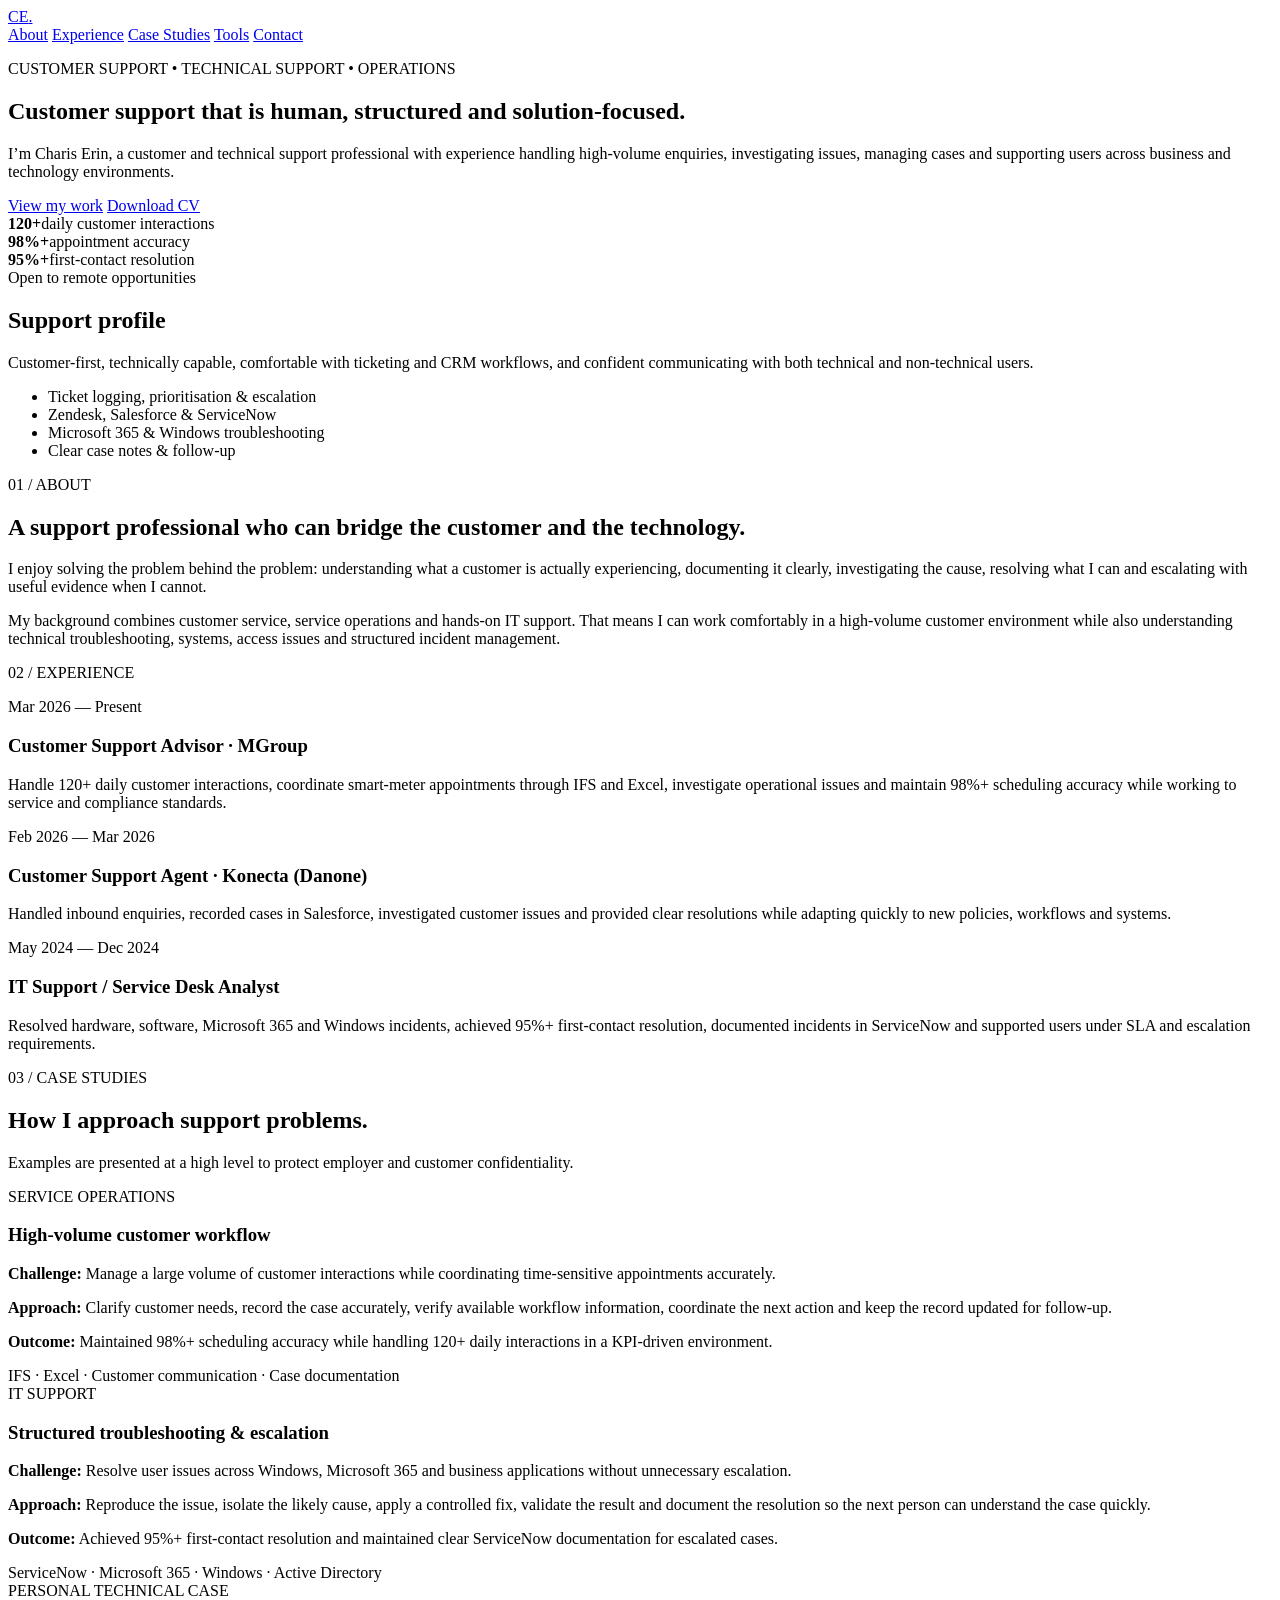
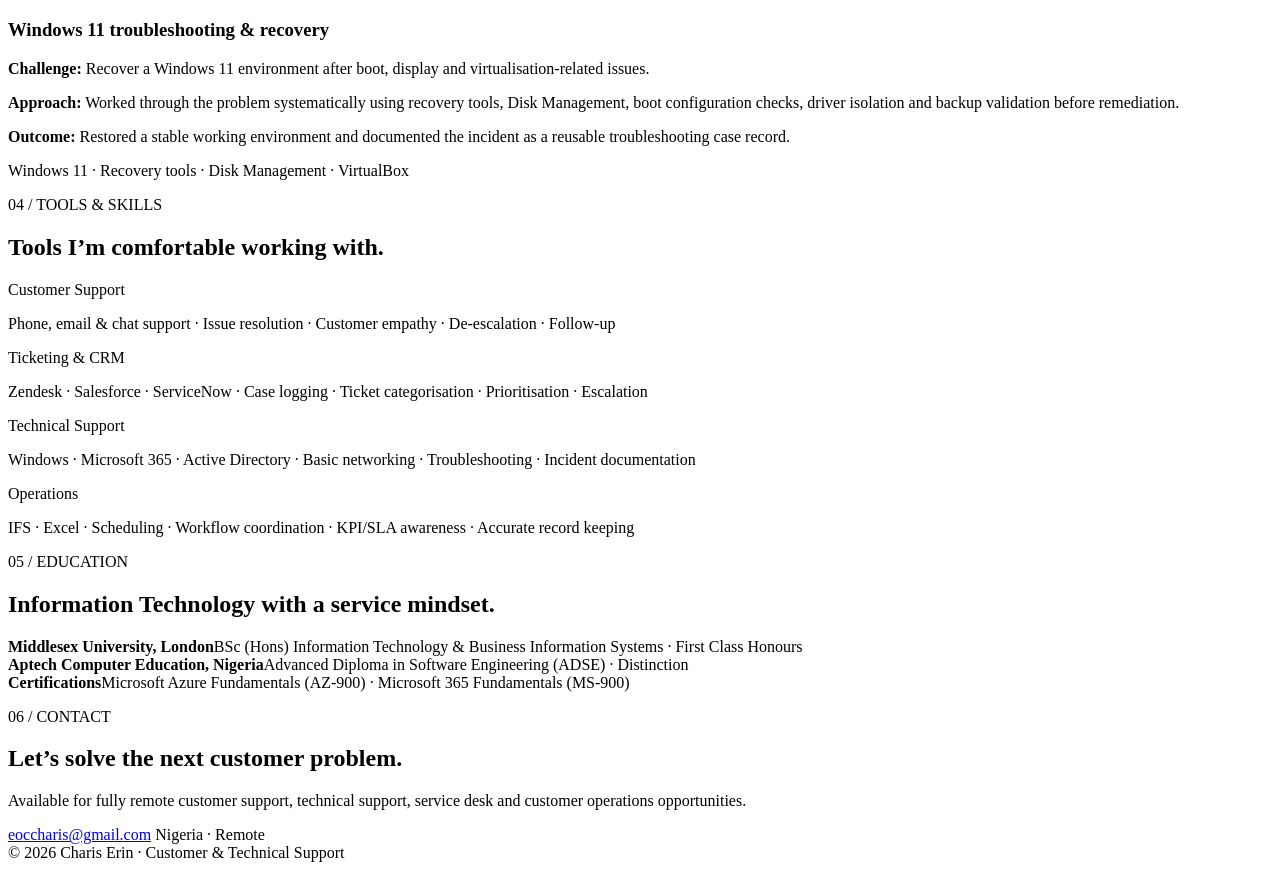
==== index.html @ c505d6cf "Create index.html" ====
<!doctype html>
<html lang="en">
<head>
  <meta charset="utf-8" />
  <meta name="viewport" content="width=device-width, initial-scale=1" />
  <meta name="description" content="Charis Erin — Customer Support, Technical Support and Operations portfolio." />
  <title>Charis Erin | Customer & Technical Support</title>
  <link rel="stylesheet" href="styles.css" />
</head>
<body>
  <header class="site-header">
    <div class="container nav-wrap">
      <a class="brand" href="#top">CE<span>.</span></a>
      <nav aria-label="Primary navigation">
        <a href="#about">About</a>
        <a href="#experience">Experience</a>
        <a href="#cases">Case Studies</a>
        <a href="#tools">Tools</a>
        <a href="#contact">Contact</a>
      </nav>
    </div>
  </header>

  <main id="top">
    <section class="hero">
      <div class="container hero-grid">
        <div>
          <p class="eyebrow">CUSTOMER SUPPORT • TECHNICAL SUPPORT • OPERATIONS</p>
          <h1>Customer support that is <span>human, structured and solution-focused.</span></h1>
          <p class="lead">I’m Charis Erin, a customer and technical support professional with experience handling high-volume enquiries, investigating issues, managing cases and supporting users across business and technology environments.</p>
          <div class="hero-actions">
            <a class="button primary" href="#cases">View my work</a>
            <a class="button secondary" href="Charis_Erin_CV.docx" download>Download CV</a>
          </div>
          <div class="mini-stats" aria-label="Highlights">
            <div><strong>120+</strong><span>daily customer interactions</span></div>
            <div><strong>98%+</strong><span>appointment accuracy</span></div>
            <div><strong>95%+</strong><span>first-contact resolution</span></div>
          </div>
        </div>
        <aside class="hero-card">
          <div class="status"><span class="dot"></span> Open to remote opportunities</div>
          <h2>Support profile</h2>
          <p>Customer-first, technically capable, comfortable with ticketing and CRM workflows, and confident communicating with both technical and non-technical users.</p>
          <ul>
            <li>Ticket logging, prioritisation & escalation</li>
            <li>Zendesk, Salesforce & ServiceNow</li>
            <li>Microsoft 365 & Windows troubleshooting</li>
            <li>Clear case notes & follow-up</li>
          </ul>
        </aside>
      </div>
    </section>

    <section id="about" class="section">
      <div class="container two-col">
        <div>
          <p class="section-label">01 / ABOUT</p>
          <h2>A support professional who can bridge the customer and the technology.</h2>
        </div>
        <div class="copy">
          <p>I enjoy solving the problem behind the problem: understanding what a customer is actually experiencing, documenting it clearly, investigating the cause, resolving what I can and escalating with useful evidence when I cannot.</p>
          <p>My background combines customer service, service operations and hands-on IT support. That means I can work comfortably in a high-volume customer environment while also understanding technical troubleshooting, systems, access issues and structured incident management.</p>
        </div>
      </div>
    </section>

    <section id="experience" class="section muted">
      <div class="container">
        <p class="section-label">02 / EXPERIENCE</p>
        <div class="timeline">
          <article class="timeline-item">
            <div class="timeline-meta">Mar 2026 — Present</div>
            <div><h3>Customer Support Advisor · MGroup</h3><p>Handle 120+ daily customer interactions, coordinate smart-meter appointments through IFS and Excel, investigate operational issues and maintain 98%+ scheduling accuracy while working to service and compliance standards.</p></div>
          </article>
          <article class="timeline-item">
            <div class="timeline-meta">Feb 2026 — Mar 2026</div>
            <div><h3>Customer Support Agent · Konecta (Danone)</h3><p>Handled inbound enquiries, recorded cases in Salesforce, investigated customer issues and provided clear resolutions while adapting quickly to new policies, workflows and systems.</p></div>
          </article>
          <article class="timeline-item">
            <div class="timeline-meta">May 2024 — Dec 2024</div>
            <div><h3>IT Support / Service Desk Analyst</h3><p>Resolved hardware, software, Microsoft 365 and Windows incidents, achieved 95%+ first-contact resolution, documented incidents in ServiceNow and supported users under SLA and escalation requirements.</p></div>
          </article>
        </div>
      </div>
    </section>

    <section id="cases" class="section">
      <div class="container">
        <div class="section-heading">
          <div><p class="section-label">03 / CASE STUDIES</p><h2>How I approach support problems.</h2></div>
          <p>Examples are presented at a high level to protect employer and customer confidentiality.</p>
        </div>
        <div class="case-grid">
          <article class="case-card">
            <div class="case-tag">SERVICE OPERATIONS</div>
            <h3>High-volume customer workflow</h3>
            <p class="case-problem"><strong>Challenge:</strong> Manage a large volume of customer interactions while coordinating time-sensitive appointments accurately.</p>
            <p><strong>Approach:</strong> Clarify customer needs, record the case accurately, verify available workflow information, coordinate the next action and keep the record updated for follow-up.</p>
            <p><strong>Outcome:</strong> Maintained 98%+ scheduling accuracy while handling 120+ daily interactions in a KPI-driven environment.</p>
            <div class="case-tools">IFS · Excel · Customer communication · Case documentation</div>
          </article>

          <article class="case-card">
            <div class="case-tag">IT SUPPORT</div>
            <h3>Structured troubleshooting & escalation</h3>
            <p class="case-problem"><strong>Challenge:</strong> Resolve user issues across Windows, Microsoft 365 and business applications without unnecessary escalation.</p>
            <p><strong>Approach:</strong> Reproduce the issue, isolate the likely cause, apply a controlled fix, validate the result and document the resolution so the next person can understand the case quickly.</p>
            <p><strong>Outcome:</strong> Achieved 95%+ first-contact resolution and maintained clear ServiceNow documentation for escalated cases.</p>
            <div class="case-tools">ServiceNow · Microsoft 365 · Windows · Active Directory</div>
          </article>

          <article class="case-card">
            <div class="case-tag">PERSONAL TECHNICAL CASE</div>
            <h3>Windows 11 troubleshooting & recovery</h3>
            <p class="case-problem"><strong>Challenge:</strong> Recover a Windows 11 environment after boot, display and virtualisation-related issues.</p>
            <p><strong>Approach:</strong> Worked through the problem systematically using recovery tools, Disk Management, boot configuration checks, driver isolation and backup validation before remediation.</p>
            <p><strong>Outcome:</strong> Restored a stable working environment and documented the incident as a reusable troubleshooting case record.</p>
            <div class="case-tools">Windows 11 · Recovery tools · Disk Management · VirtualBox</div>
          </article>
        </div>
      </div>
    </section>

    <section id="tools" class="section dark">
      <div class="container">
        <p class="section-label">04 / TOOLS & SKILLS</p>
        <h2>Tools I’m comfortable working with.</h2>
        <div class="skills-grid">
          <div><span>Customer Support</span><p>Phone, email & chat support · Issue resolution · Customer empathy · De-escalation · Follow-up</p></div>
          <div><span>Ticketing & CRM</span><p>Zendesk · Salesforce · ServiceNow · Case logging · Ticket categorisation · Prioritisation · Escalation</p></div>
          <div><span>Technical Support</span><p>Windows · Microsoft 365 · Active Directory · Basic networking · Troubleshooting · Incident documentation</p></div>
          <div><span>Operations</span><p>IFS · Excel · Scheduling · Workflow coordination · KPI/SLA awareness · Accurate record keeping</p></div>
        </div>
      </div>
    </section>

    <section class="section">
      <div class="container two-col education">
        <div><p class="section-label">05 / EDUCATION</p><h2>Information Technology with a service mindset.</h2></div>
        <div class="education-list">
          <div><strong>Middlesex University, London</strong><span>BSc (Hons) Information Technology & Business Information Systems · First Class Honours</span></div>
          <div><strong>Aptech Computer Education, Nigeria</strong><span>Advanced Diploma in Software Engineering (ADSE) · Distinction</span></div>
          <div><strong>Certifications</strong><span>Microsoft Azure Fundamentals (AZ-900) · Microsoft 365 Fundamentals (MS-900)</span></div>
        </div>
      </div>
    </section>

    <section id="contact" class="section contact-section">
      <div class="container contact-card">
        <div>
          <p class="section-label">06 / CONTACT</p>
          <h2>Let’s solve the next customer problem.</h2>
          <p>Available for fully remote customer support, technical support, service desk and customer operations opportunities.</p>
        </div>
        <div class="contact-links">
          <a href="mailto:eoccharis@gmail.com">eoccharis@gmail.com</a>
          <span>Nigeria · Remote</span>
        </div>
      </div>
    </section>
  </main>

  <footer class="site-footer"><div class="container">© 2026 Charis Erin · Customer & Technical Support</div></footer>
</body>
</html>
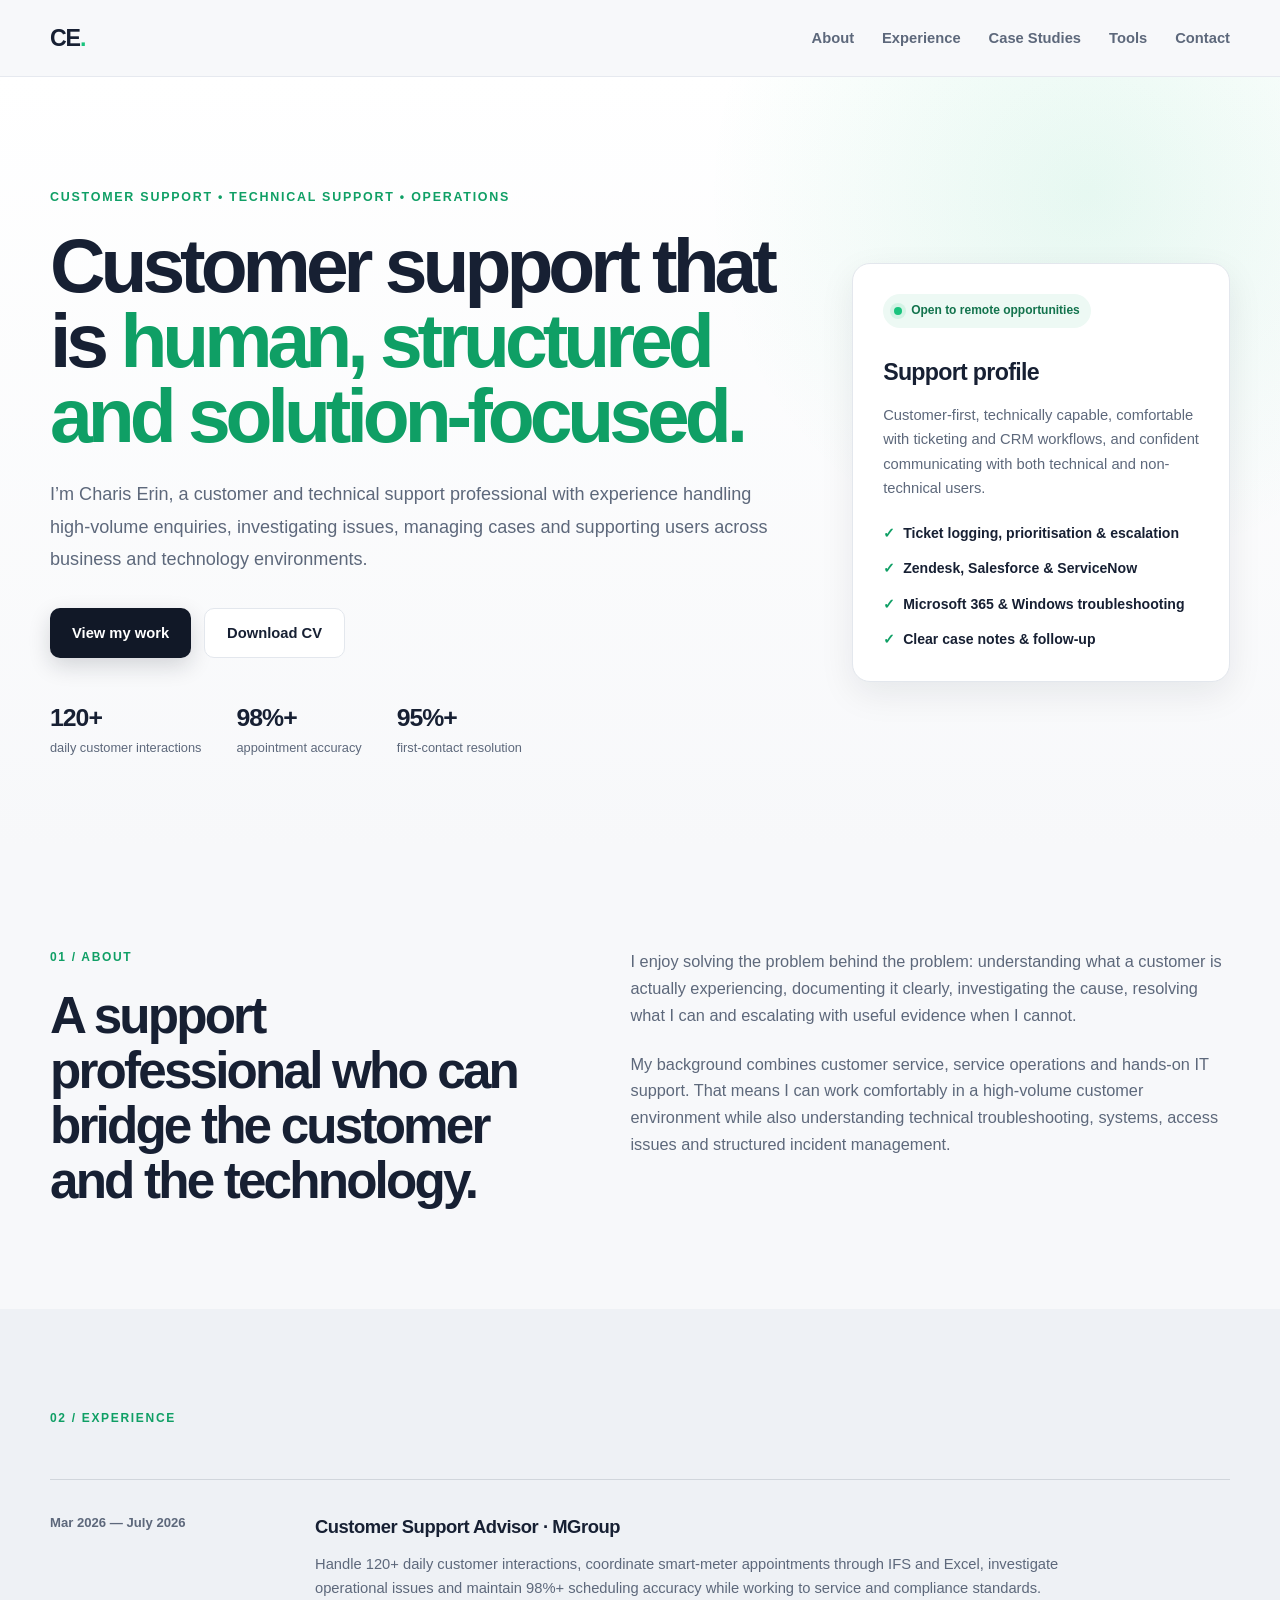
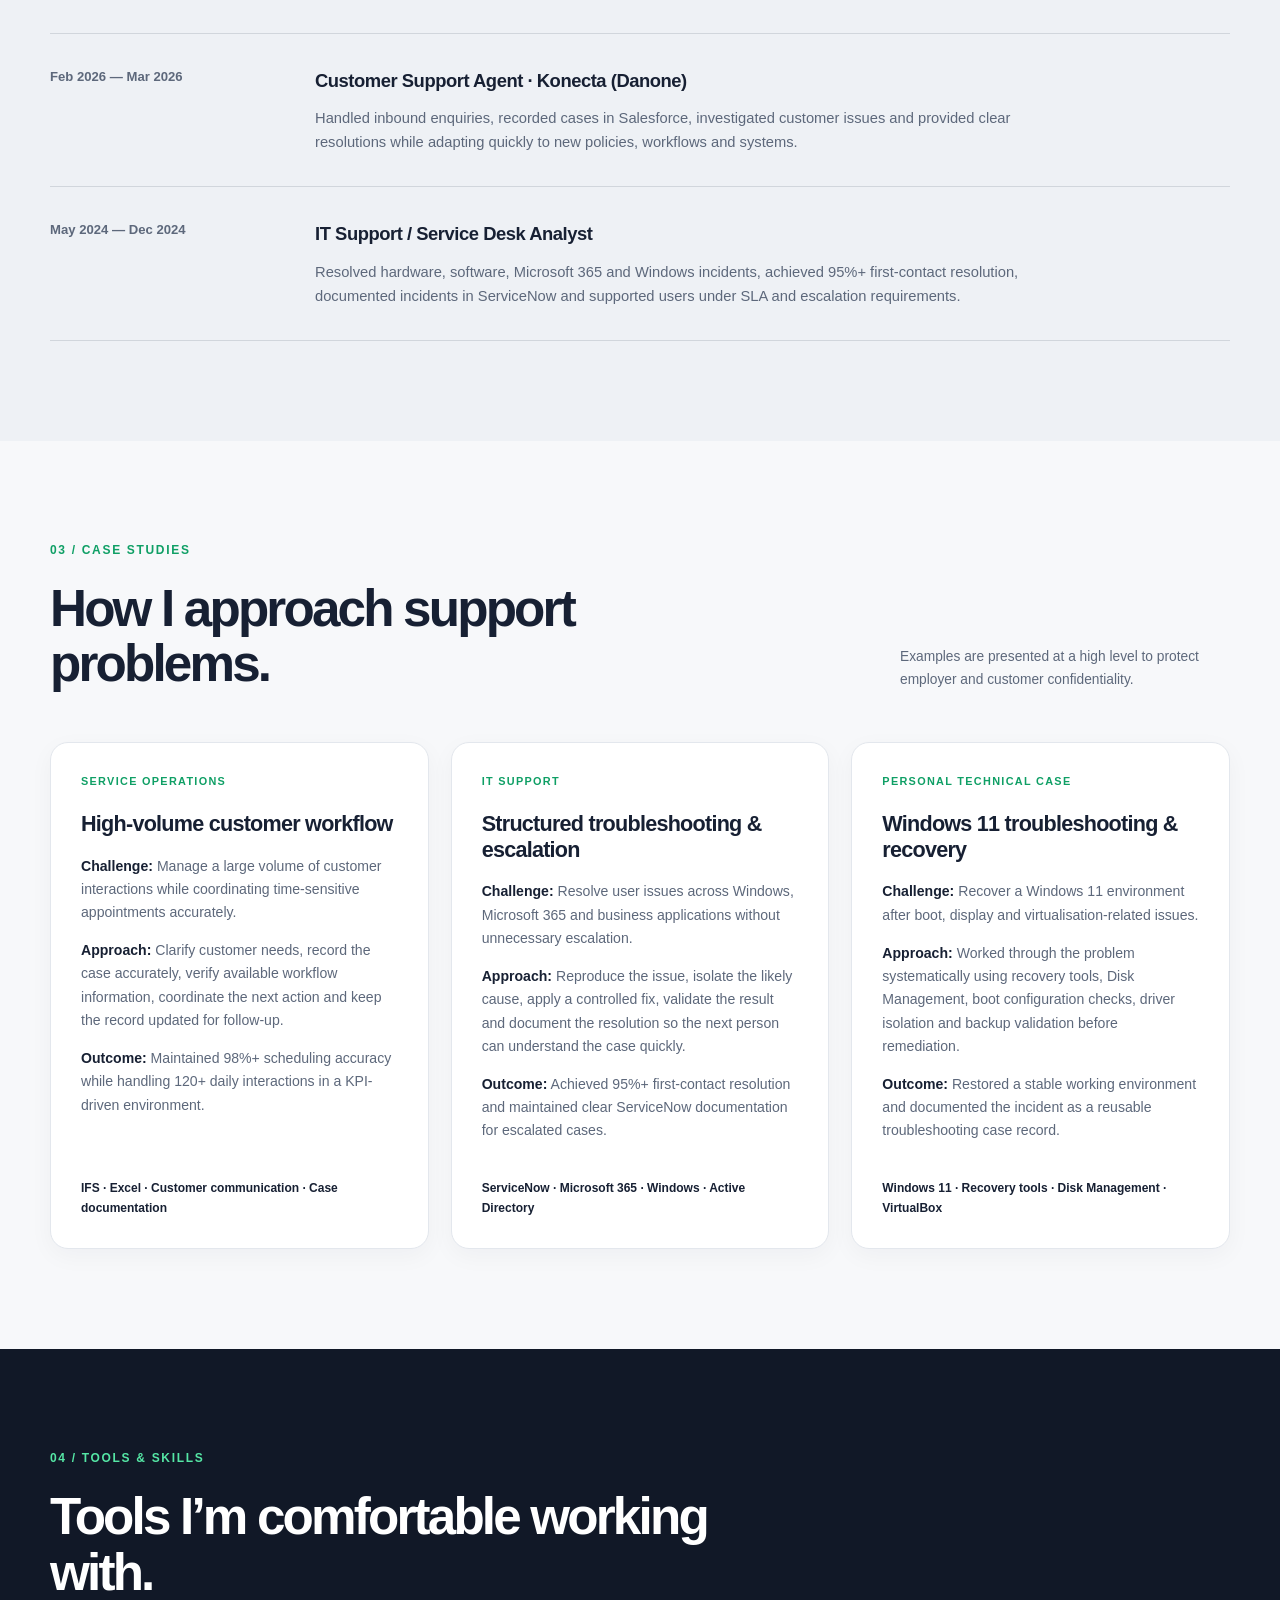
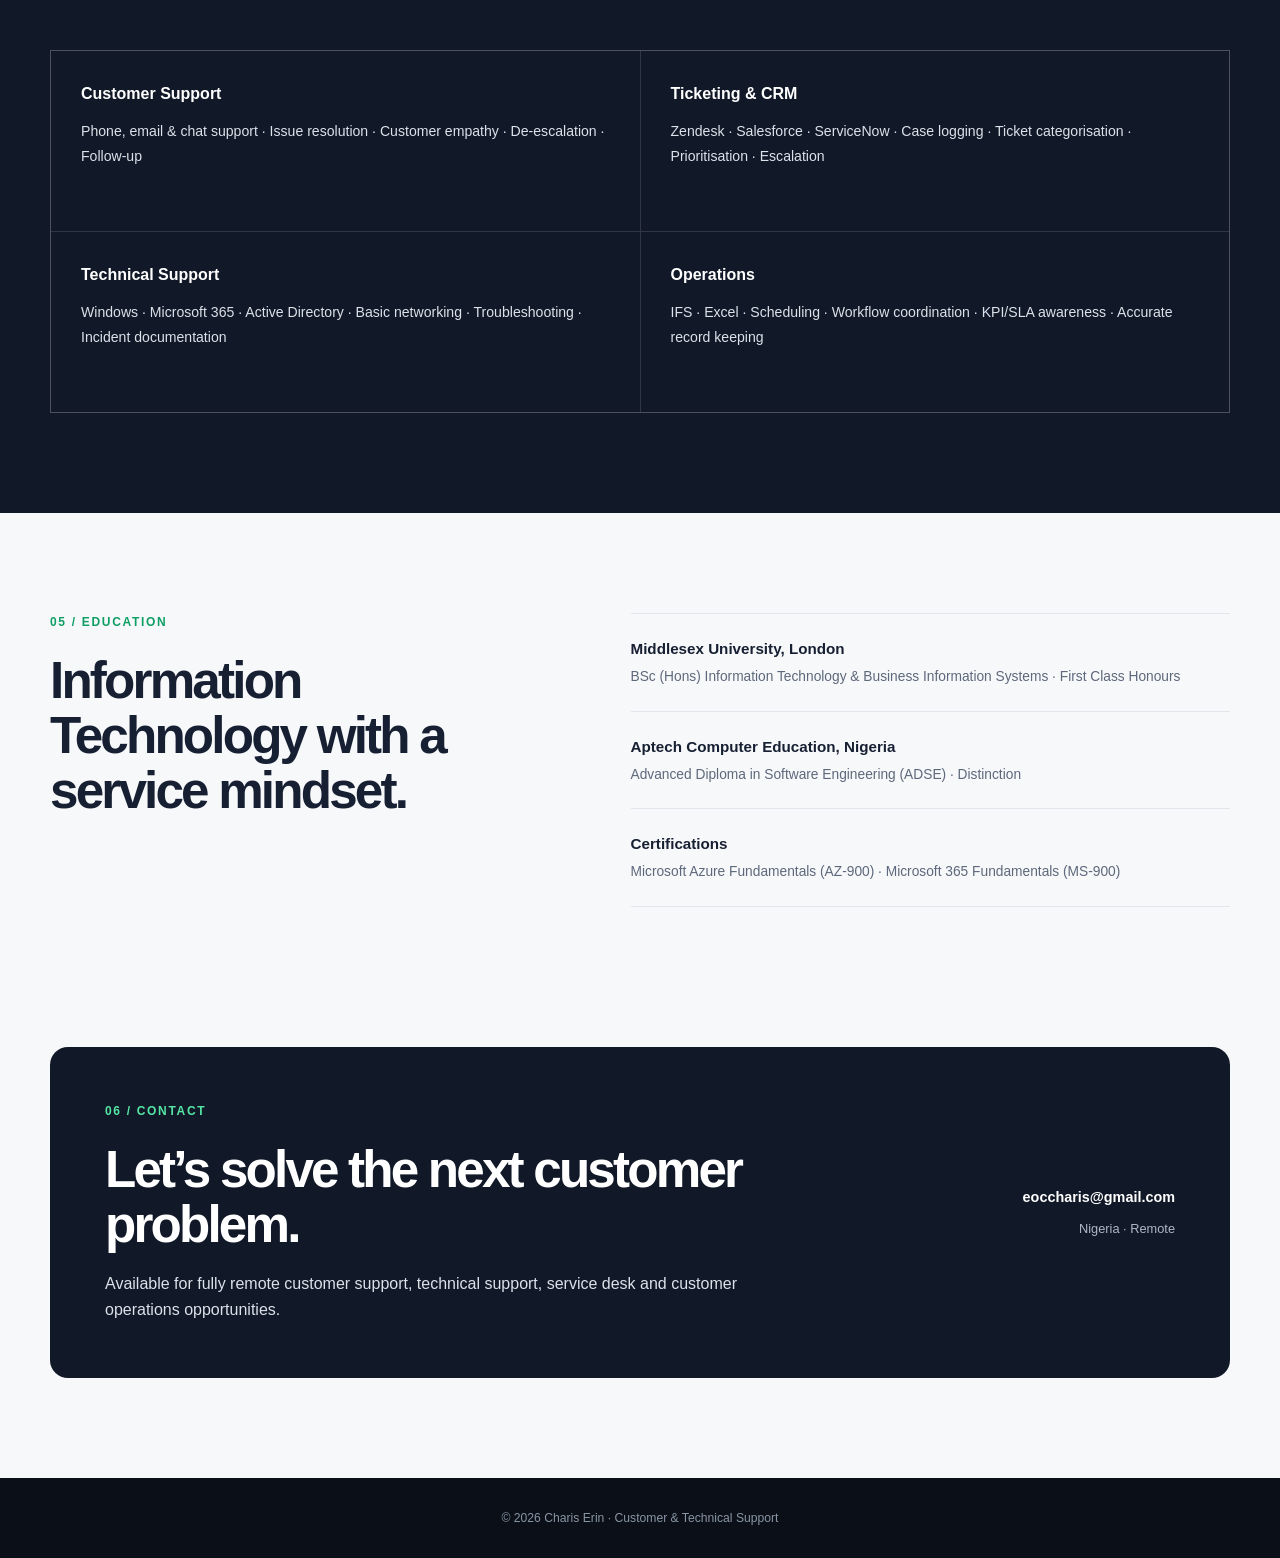
==== commit 59e68054: "Update index.html" ====
--- a/index.html
+++ b/index.html
@@ -70,7 +70,7 @@
         <p class="section-label">02 / EXPERIENCE</p>
         <div class="timeline">
           <article class="timeline-item">
-            <div class="timeline-meta">Mar 2026 — Present</div>
+            <div class="timeline-meta">Mar 2026 — July 2026</div>
             <div><h3>Customer Support Advisor · MGroup</h3><p>Handle 120+ daily customer interactions, coordinate smart-meter appointments through IFS and Excel, investigate operational issues and maintain 98%+ scheduling accuracy while working to service and compliance standards.</p></div>
           </article>
           <article class="timeline-item">
--- a/styles.css
+++ b/styles.css
@@ -0,0 +1,718 @@
+/* =========================================
+   CHARIS ERIN — SUPPORT PORTFOLIO
+   styles.css
+   ========================================= */
+
+/* ---------- Base ---------- */
+
+:root {
+  --bg: #f7f8fa;
+  --surface: #ffffff;
+  --surface-dark: #111827;
+  --text: #172033;
+  --text-soft: #5d687b;
+  --text-light: #dbe2ea;
+  --accent: #19c37d;
+  --accent-dark: #0f9f65;
+  --border: #e3e7ed;
+  --muted: #eef1f5;
+  --max-width: 1180px;
+  --radius: 18px;
+  --shadow: 0 12px 35px rgba(17, 24, 39, 0.08);
+}
+
+* {
+  margin: 0;
+  padding: 0;
+  box-sizing: border-box;
+}
+
+html {
+  scroll-behavior: smooth;
+}
+
+body {
+  font-family:
+    Inter,
+    -apple-system,
+    BlinkMacSystemFont,
+    "Segoe UI",
+    Roboto,
+    Helvetica,
+    Arial,
+    sans-serif;
+  background: var(--bg);
+  color: var(--text);
+  line-height: 1.65;
+  -webkit-font-smoothing: antialiased;
+}
+
+a {
+  color: inherit;
+  text-decoration: none;
+}
+
+.container {
+  width: min(100% - 40px, var(--max-width));
+  margin-inline: auto;
+}
+
+/* ---------- Header ---------- */
+
+.site-header {
+  position: sticky;
+  top: 0;
+  z-index: 1000;
+  background: rgba(247, 248, 250, 0.94);
+  border-bottom: 1px solid rgba(227, 231, 237, 0.8);
+  backdrop-filter: blur(14px);
+}
+
+.nav-wrap {
+  min-height: 76px;
+  display: flex;
+  align-items: center;
+  justify-content: space-between;
+  gap: 30px;
+}
+
+.brand {
+  font-size: 1.45rem;
+  font-weight: 800;
+  letter-spacing: -0.05em;
+}
+
+.brand span {
+  color: var(--accent);
+}
+
+nav {
+  display: flex;
+  align-items: center;
+  gap: 28px;
+}
+
+nav a {
+  color: var(--text-soft);
+  font-size: 0.92rem;
+  font-weight: 600;
+  transition:
+    color 0.2s ease,
+    transform 0.2s ease;
+}
+
+nav a:hover {
+  color: var(--text);
+  transform: translateY(-1px);
+}
+
+/* ---------- Hero ---------- */
+
+.hero {
+  padding: 110px 0 90px;
+  background:
+    radial-gradient(circle at 85% 15%, rgba(25, 195, 125, 0.1), transparent 30%),
+    linear-gradient(180deg, #ffffff 0%, var(--bg) 100%);
+}
+
+.hero-grid {
+  display: grid;
+  grid-template-columns: minmax(0, 1.55fr) minmax(300px, 0.8fr);
+  gap: 70px;
+  align-items: center;
+}
+
+.eyebrow {
+  margin-bottom: 20px;
+  color: var(--accent-dark);
+  font-size: 0.78rem;
+  font-weight: 800;
+  letter-spacing: 0.14em;
+}
+
+.hero h1 {
+  max-width: 850px;
+  margin-bottom: 25px;
+  font-size: clamp(3rem, 6vw, 5.6rem);
+  line-height: 0.98;
+  letter-spacing: -0.065em;
+  font-weight: 800;
+}
+
+.hero h1 span {
+  color: var(--accent-dark);
+}
+
+.lead {
+  max-width: 760px;
+  margin-bottom: 32px;
+  color: var(--text-soft);
+  font-size: 1.13rem;
+  line-height: 1.8;
+}
+
+.hero-actions {
+  display: flex;
+  flex-wrap: wrap;
+  gap: 13px;
+  margin-bottom: 45px;
+}
+
+.button {
+  display: inline-flex;
+  align-items: center;
+  justify-content: center;
+  min-height: 50px;
+  padding: 0 22px;
+  border-radius: 10px;
+  font-size: 0.92rem;
+  font-weight: 750;
+  transition:
+    transform 0.2s ease,
+    box-shadow 0.2s ease,
+    background 0.2s ease;
+}
+
+.button:hover {
+  transform: translateY(-2px);
+}
+
+.button.primary {
+  color: #ffffff;
+  background: var(--surface-dark);
+  box-shadow: 0 8px 22px rgba(17, 24, 39, 0.16);
+}
+
+.button.primary:hover {
+  background: #202938;
+}
+
+.button.secondary {
+  border: 1px solid var(--border);
+  background: var(--surface);
+}
+
+.button.secondary:hover {
+  box-shadow: var(--shadow);
+}
+
+/* ---------- Mini Stats ---------- */
+
+.mini-stats {
+  display: flex;
+  flex-wrap: wrap;
+  gap: 35px;
+}
+
+.mini-stats div {
+  display: flex;
+  flex-direction: column;
+}
+
+.mini-stats strong {
+  font-size: 1.55rem;
+  line-height: 1.2;
+  letter-spacing: -0.04em;
+}
+
+.mini-stats span {
+  margin-top: 4px;
+  color: var(--text-soft);
+  font-size: 0.8rem;
+}
+
+/* ---------- Hero Card ---------- */
+
+.hero-card {
+  padding: 30px;
+  border: 1px solid var(--border);
+  border-radius: var(--radius);
+  background: var(--surface);
+  box-shadow: var(--shadow);
+}
+
+.status {
+  display: inline-flex;
+  align-items: center;
+  gap: 9px;
+  margin-bottom: 25px;
+  padding: 7px 11px;
+  border-radius: 999px;
+  background: #edf9f4;
+  color: #13734d;
+  font-size: 0.75rem;
+  font-weight: 750;
+}
+
+.dot {
+  width: 8px;
+  height: 8px;
+  border-radius: 50%;
+  background: var(--accent);
+  box-shadow: 0 0 0 4px rgba(25, 195, 125, 0.12);
+}
+
+.hero-card h2 {
+  margin-bottom: 12px;
+  font-size: 1.45rem;
+  letter-spacing: -0.03em;
+}
+
+.hero-card p {
+  margin-bottom: 22px;
+  color: var(--text-soft);
+  font-size: 0.92rem;
+}
+
+.hero-card ul {
+  display: grid;
+  gap: 12px;
+  padding: 0;
+  list-style: none;
+}
+
+.hero-card li {
+  position: relative;
+  padding-left: 20px;
+  font-size: 0.88rem;
+  font-weight: 600;
+}
+
+.hero-card li::before {
+  content: "✓";
+  position: absolute;
+  left: 0;
+  color: var(--accent-dark);
+  font-weight: 800;
+}
+
+/* ---------- Sections ---------- */
+
+.section {
+  padding: 100px 0;
+}
+
+.section.muted {
+  background: var(--muted);
+}
+
+.section-label {
+  margin-bottom: 20px;
+  color: var(--accent-dark);
+  font-size: 0.75rem;
+  font-weight: 800;
+  letter-spacing: 0.14em;
+}
+
+.section h2 {
+  max-width: 750px;
+  font-size: clamp(2rem, 4vw, 3.5rem);
+  line-height: 1.08;
+  letter-spacing: -0.055em;
+}
+
+/* ---------- Two Column ---------- */
+
+.two-col {
+  display: grid;
+  grid-template-columns: minmax(280px, 0.9fr) minmax(0, 1.1fr);
+  gap: 90px;
+  align-items: start;
+}
+
+.copy {
+  color: var(--text-soft);
+  font-size: 1.02rem;
+}
+
+.copy p + p {
+  margin-top: 22px;
+}
+
+/* ---------- Experience Timeline ---------- */
+
+.timeline {
+  margin-top: 50px;
+  border-top: 1px solid rgba(93, 104, 123, 0.2);
+}
+
+.timeline-item {
+  display: grid;
+  grid-template-columns: 220px minmax(0, 1fr);
+  gap: 45px;
+  padding: 32px 0;
+  border-bottom: 1px solid rgba(93, 104, 123, 0.2);
+}
+
+.timeline-meta {
+  color: var(--text-soft);
+  font-size: 0.82rem;
+  font-weight: 700;
+}
+
+.timeline-item h3 {
+  margin-bottom: 10px;
+  font-size: 1.15rem;
+  letter-spacing: -0.025em;
+}
+
+.timeline-item p {
+  max-width: 760px;
+  color: var(--text-soft);
+  font-size: 0.92rem;
+}
+
+/* ---------- Case Studies ---------- */
+
+.section-heading {
+  display: flex;
+  align-items: end;
+  justify-content: space-between;
+  gap: 50px;
+  margin-bottom: 50px;
+}
+
+.section-heading > p {
+  max-width: 330px;
+  color: var(--text-soft);
+  font-size: 0.86rem;
+}
+
+.case-grid {
+  display: grid;
+  grid-template-columns: repeat(3, 1fr);
+  gap: 22px;
+}
+
+.case-card {
+  display: flex;
+  flex-direction: column;
+  padding: 30px;
+  border: 1px solid var(--border);
+  border-radius: var(--radius);
+  background: var(--surface);
+  box-shadow: 0 7px 25px rgba(17, 24, 39, 0.04);
+  transition:
+    transform 0.25s ease,
+    box-shadow 0.25s ease;
+}
+
+.case-card:hover {
+  transform: translateY(-5px);
+  box-shadow: var(--shadow);
+}
+
+.case-tag {
+  margin-bottom: 20px;
+  color: var(--accent-dark);
+  font-size: 0.68rem;
+  font-weight: 850;
+  letter-spacing: 0.12em;
+}
+
+.case-card h3 {
+  margin-bottom: 18px;
+  font-size: 1.35rem;
+  line-height: 1.2;
+  letter-spacing: -0.035em;
+}
+
+.case-card p {
+  margin-bottom: 15px;
+  color: var(--text-soft);
+  font-size: 0.88rem;
+}
+
+.case-card strong {
+  color: var(--text);
+}
+
+.case-tools {
+  margin-top: auto;
+  padding-top: 20px;
+  color: var(--text);
+  font-size: 0.75rem;
+  font-weight: 750;
+  line-height: 1.7;
+}
+
+/* ---------- Dark Skills Section ---------- */
+
+.section.dark {
+  background: var(--surface-dark);
+  color: #ffffff;
+}
+
+.section.dark .section-label {
+  color: #55e6a5;
+}
+
+.section.dark h2 {
+  color: #ffffff;
+  margin-bottom: 50px;
+}
+
+.skills-grid {
+  display: grid;
+  grid-template-columns: repeat(2, 1fr);
+  gap: 1px;
+  background: rgba(255, 255, 255, 0.13);
+  border: 1px solid rgba(255, 255, 255, 0.13);
+}
+
+.skills-grid > div {
+  min-height: 180px;
+  padding: 30px;
+  background: var(--surface-dark);
+}
+
+.skills-grid span {
+  display: block;
+  margin-bottom: 12px;
+  color: #ffffff;
+  font-size: 1rem;
+  font-weight: 750;
+}
+
+.skills-grid p {
+  color: var(--text-light);
+  font-size: 0.88rem;
+  line-height: 1.75;
+}
+
+/* ---------- Education ---------- */
+
+.education-list {
+  display: grid;
+  gap: 0;
+  border-top: 1px solid var(--border);
+}
+
+.education-list > div {
+  display: flex;
+  flex-direction: column;
+  gap: 5px;
+  padding: 22px 0;
+  border-bottom: 1px solid var(--border);
+}
+
+.education-list strong {
+  font-size: 0.95rem;
+}
+
+.education-list span {
+  color: var(--text-soft);
+  font-size: 0.86rem;
+}
+
+/* ---------- Contact ---------- */
+
+.contact-section {
+  padding-top: 40px;
+}
+
+.contact-card {
+  display: grid;
+  grid-template-columns: 1fr auto;
+  gap: 50px;
+  align-items: center;
+  padding: 55px;
+  border-radius: var(--radius);
+  background: var(--surface-dark);
+  color: #ffffff;
+}
+
+.contact-card .section-label {
+  color: #55e6a5;
+}
+
+.contact-card h2 {
+  margin-bottom: 18px;
+  color: #ffffff;
+}
+
+.contact-card p {
+  max-width: 650px;
+  color: var(--text-light);
+}
+
+.contact-links {
+  display: flex;
+  flex-direction: column;
+  align-items: flex-end;
+  gap: 8px;
+  font-size: 0.9rem;
+}
+
+.contact-links a {
+  color: #ffffff;
+  font-weight: 750;
+  transition: color 0.2s ease;
+}
+
+.contact-links a:hover {
+  color: #55e6a5;
+}
+
+.contact-links span {
+  color: #aeb8c6;
+  font-size: 0.8rem;
+}
+
+/* ---------- Footer ---------- */
+
+.site-footer {
+  padding: 30px 0;
+  background: #0b1018;
+  color: #8994a5;
+  font-size: 0.76rem;
+  text-align: center;
+}
+
+/* ---------- Responsive: Tablet ---------- */
+
+@media (max-width: 900px) {
+  .hero {
+    padding: 80px 0 70px;
+  }
+
+  .hero-grid {
+    grid-template-columns: 1fr;
+    gap: 45px;
+  }
+
+  .hero-card {
+    max-width: 650px;
+  }
+
+  .two-col {
+    grid-template-columns: 1fr;
+    gap: 35px;
+  }
+
+  .case-grid {
+    grid-template-columns: 1fr;
+  }
+
+  .case-card {
+    min-height: auto;
+  }
+
+  .section-heading {
+    align-items: flex-start;
+    flex-direction: column;
+    gap: 20px;
+  }
+
+  .section-heading > p {
+    max-width: 600px;
+  }
+
+  .contact-card {
+    grid-template-columns: 1fr;
+  }
+
+  .contact-links {
+    align-items: flex-start;
+  }
+}
+
+/* ---------- Responsive: Mobile ---------- */
+
+@media (max-width: 650px) {
+  .container {
+    width: min(100% - 28px, var(--max-width));
+  }
+
+  .site-header {
+    position: relative;
+  }
+
+  .nav-wrap {
+    min-height: 68px;
+  }
+
+  nav {
+    gap: 13px;
+    overflow-x: auto;
+  }
+
+  nav a {
+    white-space: nowrap;
+    font-size: 0.78rem;
+  }
+
+  .hero {
+    padding: 65px 0 60px;
+  }
+
+  .hero h1 {
+    font-size: clamp(2.65rem, 13vw, 4rem);
+  }
+
+  .lead {
+    font-size: 1rem;
+  }
+
+  .mini-stats {
+    gap: 22px;
+  }
+
+  .mini-stats strong {
+    font-size: 1.25rem;
+  }
+
+  .mini-stats span {
+    font-size: 0.72rem;
+  }
+
+  .section {
+    padding: 70px 0;
+  }
+
+  .section h2 {
+    font-size: 2.25rem;
+  }
+
+  .timeline-item {
+    grid-template-columns: 1fr;
+    gap: 8px;
+  }
+
+  .skills-grid {
+    grid-template-columns: 1fr;
+  }
+
+  .skills-grid > div {
+    min-height: auto;
+  }
+
+  .contact-card {
+    padding: 32px 25px;
+  }
+
+  .contact-card h2 {
+    font-size: 2.2rem;
+  }
+}
+
+/* ---------- Accessibility ---------- */
+
+:focus-visible {
+  outline: 3px solid var(--accent);
+  outline-offset: 4px;
+}
+
+/* ---------- Reduced Motion ---------- */
+
+@media (prefers-reduced-motion: reduce) {
+  html {
+    scroll-behavior: auto;
+  }
+
+  *,
+  *::before,
+  *::after {
+    transition: none !important;
+  }
+}
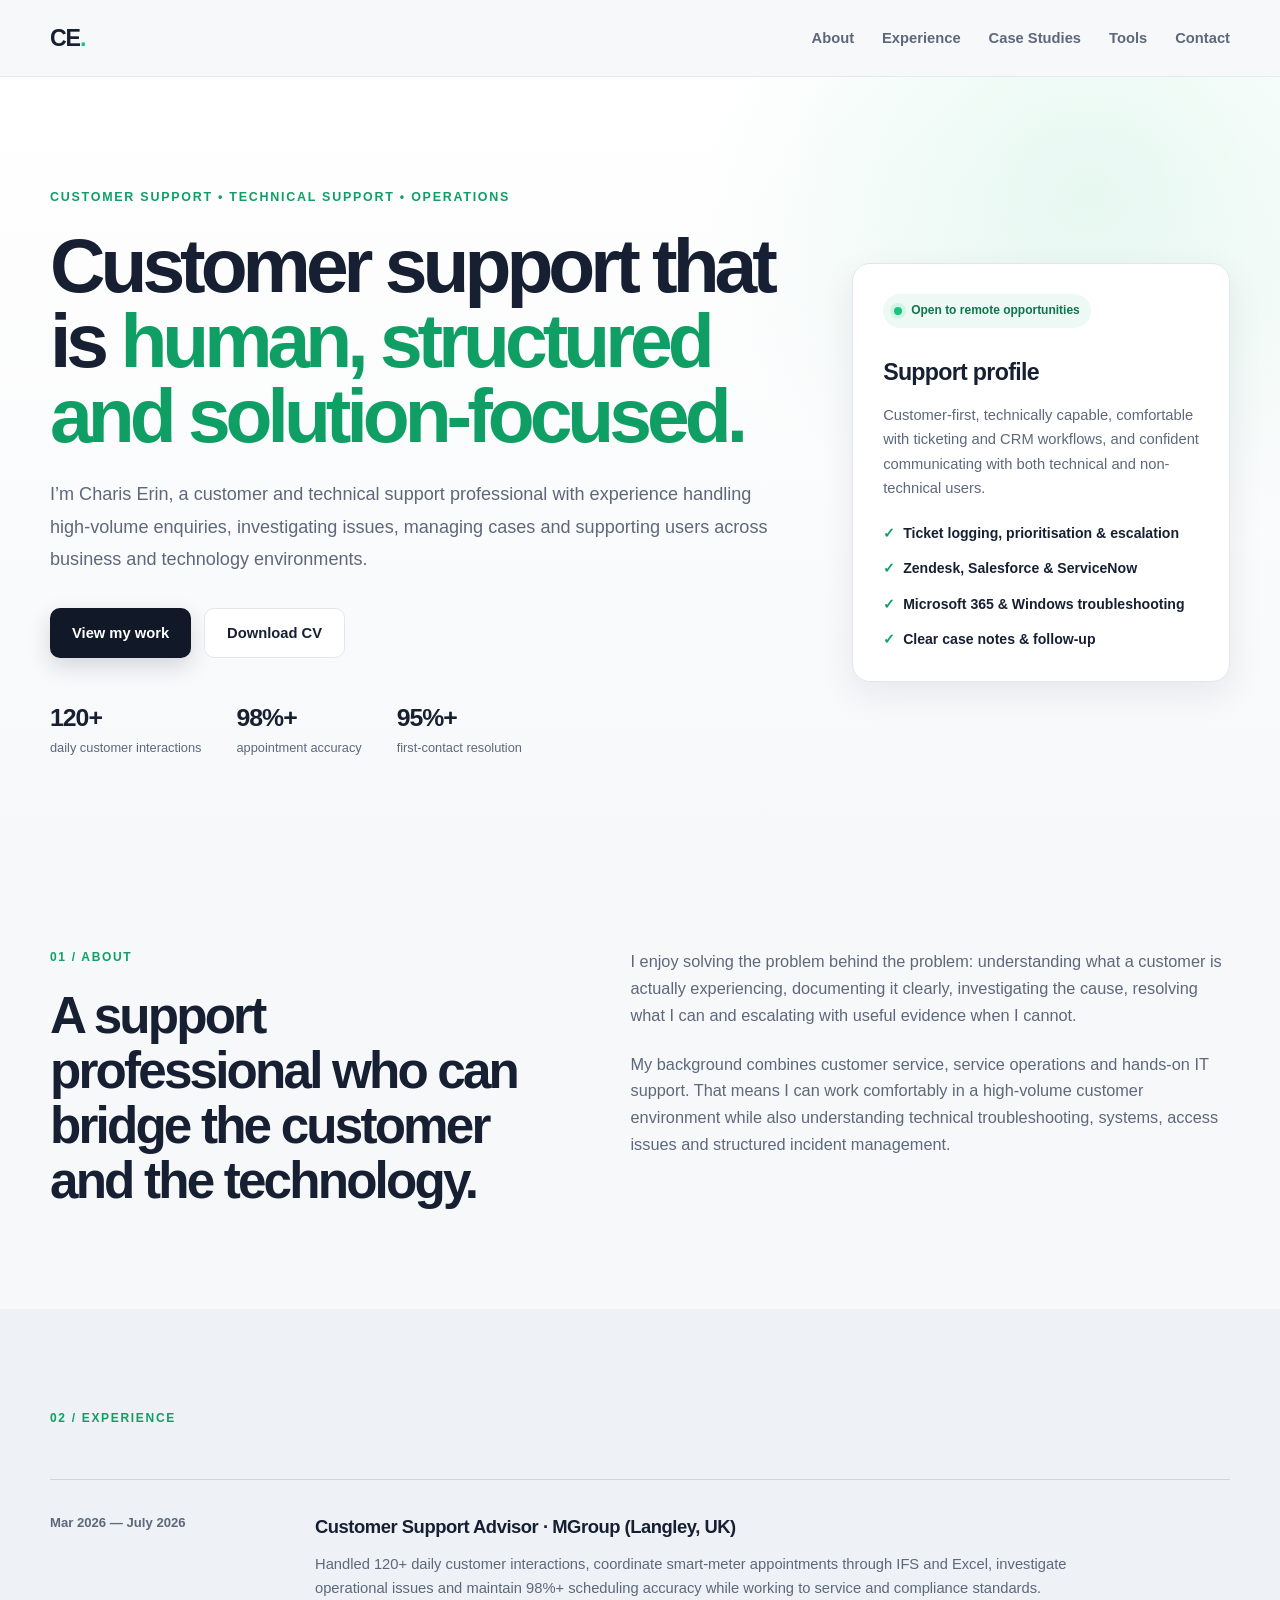
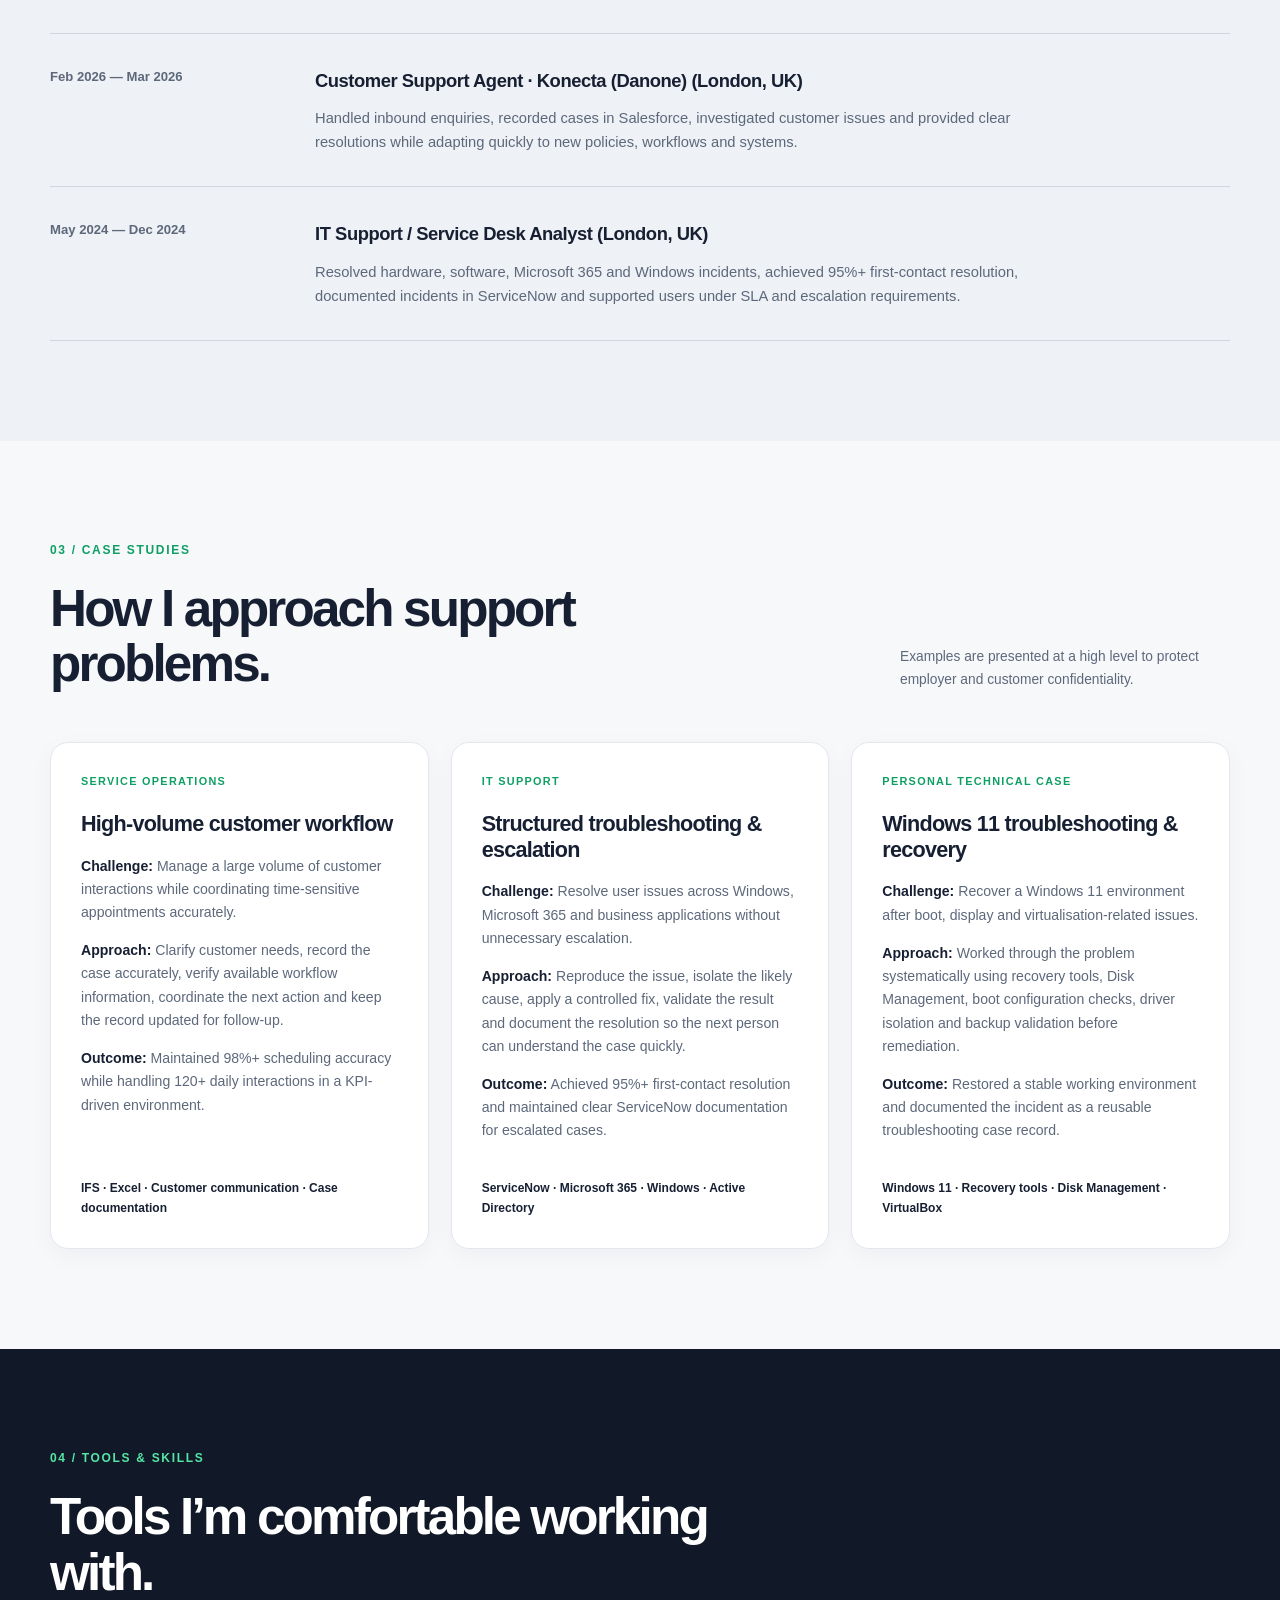
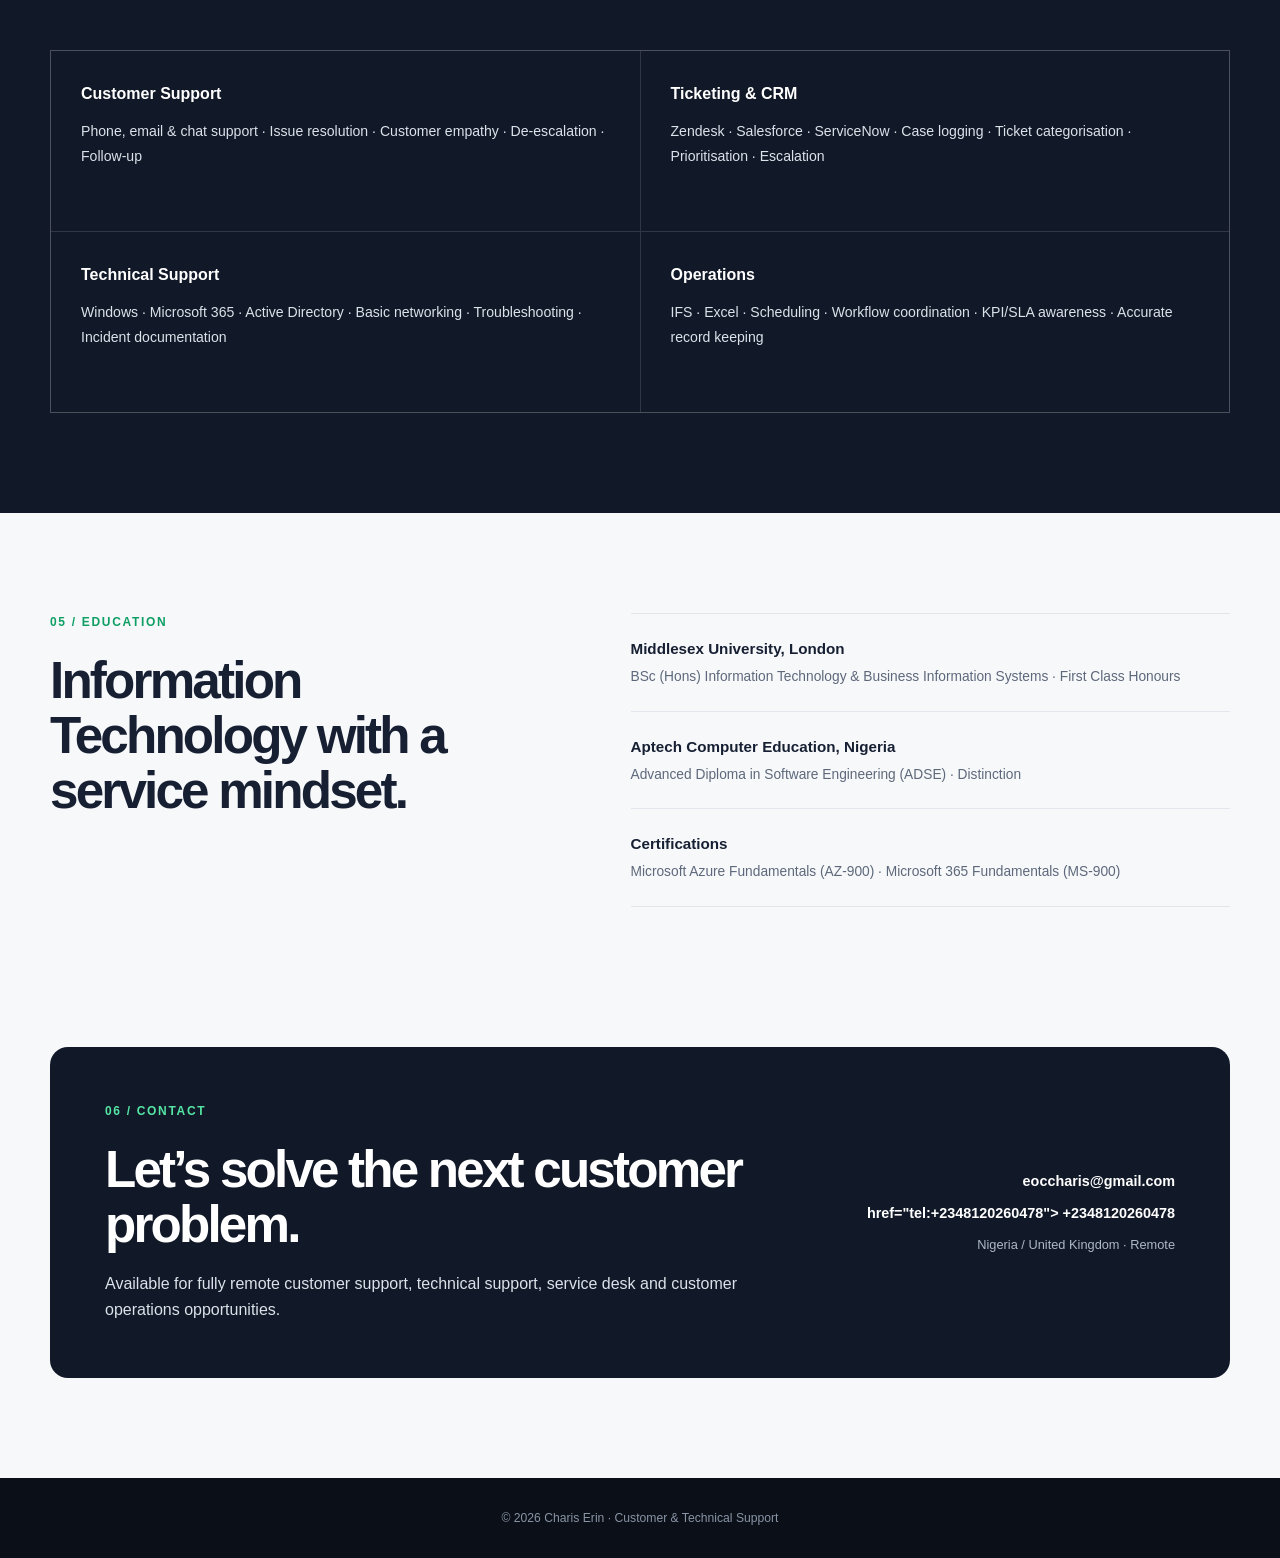
==== commit 68472e3d: "Update index.html" ====
--- a/index.html
+++ b/index.html
@@ -30,7 +30,7 @@
           <p class="lead">I’m Charis Erin, a customer and technical support professional with experience handling high-volume enquiries, investigating issues, managing cases and supporting users across business and technology environments.</p>
           <div class="hero-actions">
             <a class="button primary" href="#cases">View my work</a>
-            <a class="button secondary" href="Charis_Erin_CV.docx" download>Download CV</a>
+            <a class="button secondary" href="Charis VN CV.pdf" download>Download CV</a>
           </div>
           <div class="mini-stats" aria-label="Highlights">
             <div><strong>120+</strong><span>daily customer interactions</span></div>
@@ -71,15 +71,15 @@
         <div class="timeline">
           <article class="timeline-item">
             <div class="timeline-meta">Mar 2026 — July 2026</div>
-            <div><h3>Customer Support Advisor · MGroup</h3><p>Handle 120+ daily customer interactions, coordinate smart-meter appointments through IFS and Excel, investigate operational issues and maintain 98%+ scheduling accuracy while working to service and compliance standards.</p></div>
+            <div><h3>Customer Support Advisor · MGroup (Langley, UK)</h3><p>Handled 120+ daily customer interactions, coordinate smart-meter appointments through IFS and Excel, investigate operational issues and maintain 98%+ scheduling accuracy while working to service and compliance standards.</p></div>
           </article>
           <article class="timeline-item">
             <div class="timeline-meta">Feb 2026 — Mar 2026</div>
-            <div><h3>Customer Support Agent · Konecta (Danone)</h3><p>Handled inbound enquiries, recorded cases in Salesforce, investigated customer issues and provided clear resolutions while adapting quickly to new policies, workflows and systems.</p></div>
+            <div><h3>Customer Support Agent · Konecta (Danone) (London, UK)</h3><p>Handled inbound enquiries, recorded cases in Salesforce, investigated customer issues and provided clear resolutions while adapting quickly to new policies, workflows and systems.</p></div>
           </article>
           <article class="timeline-item">
             <div class="timeline-meta">May 2024 — Dec 2024</div>
-            <div><h3>IT Support / Service Desk Analyst</h3><p>Resolved hardware, software, Microsoft 365 and Windows incidents, achieved 95%+ first-contact resolution, documented incidents in ServiceNow and supported users under SLA and escalation requirements.</p></div>
+            <div><h3>IT Support / Service Desk Analyst (London, UK)</h3><p>Resolved hardware, software, Microsoft 365 and Windows incidents, achieved 95%+ first-contact resolution, documented incidents in ServiceNow and supported users under SLA and escalation requirements.</p></div>
           </article>
         </div>
       </div>
@@ -155,7 +155,8 @@
         </div>
         <div class="contact-links">
           <a href="mailto:eoccharis@gmail.com">eoccharis@gmail.com</a>
-          <span>Nigeria · Remote</span>
+          <a> href="tel:+2348120260478"> +2348120260478</a>
+          <span>Nigeria / United Kingdom · Remote</span>
         </div>
       </div>
     </section>
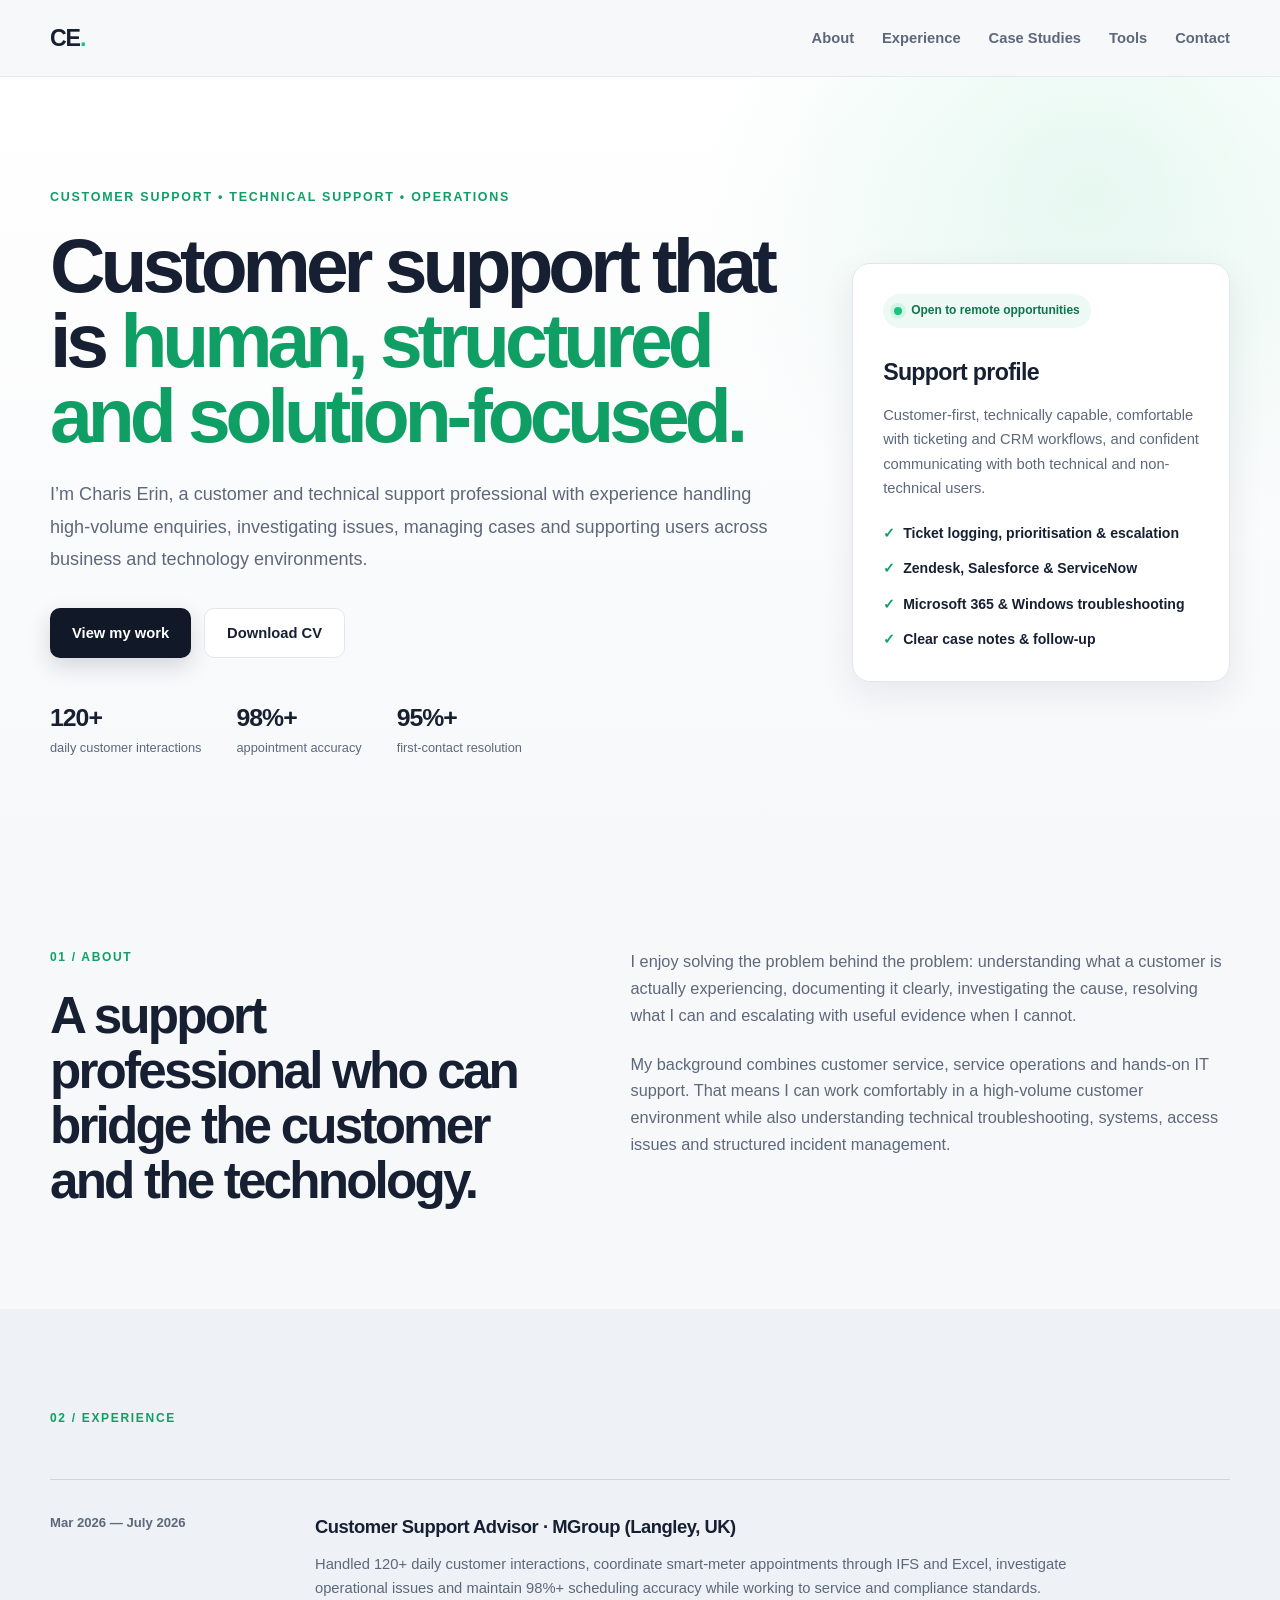
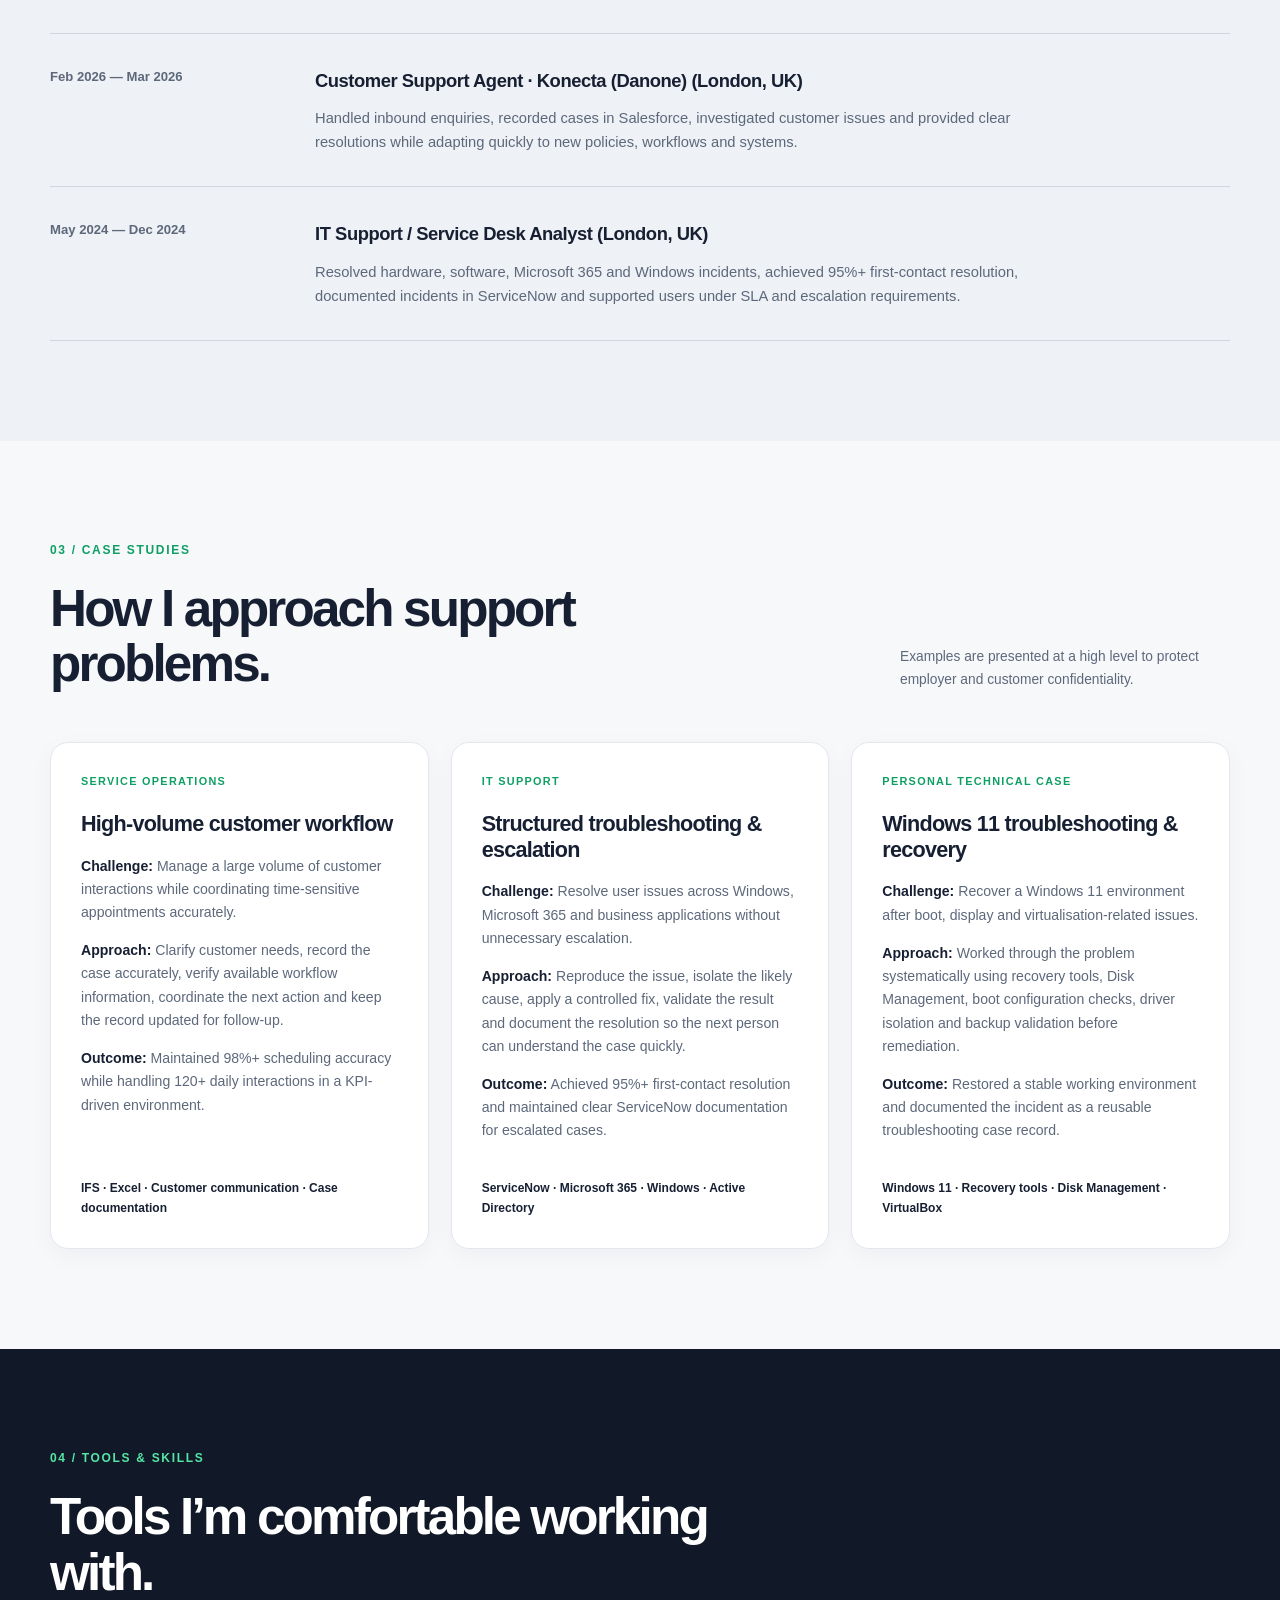
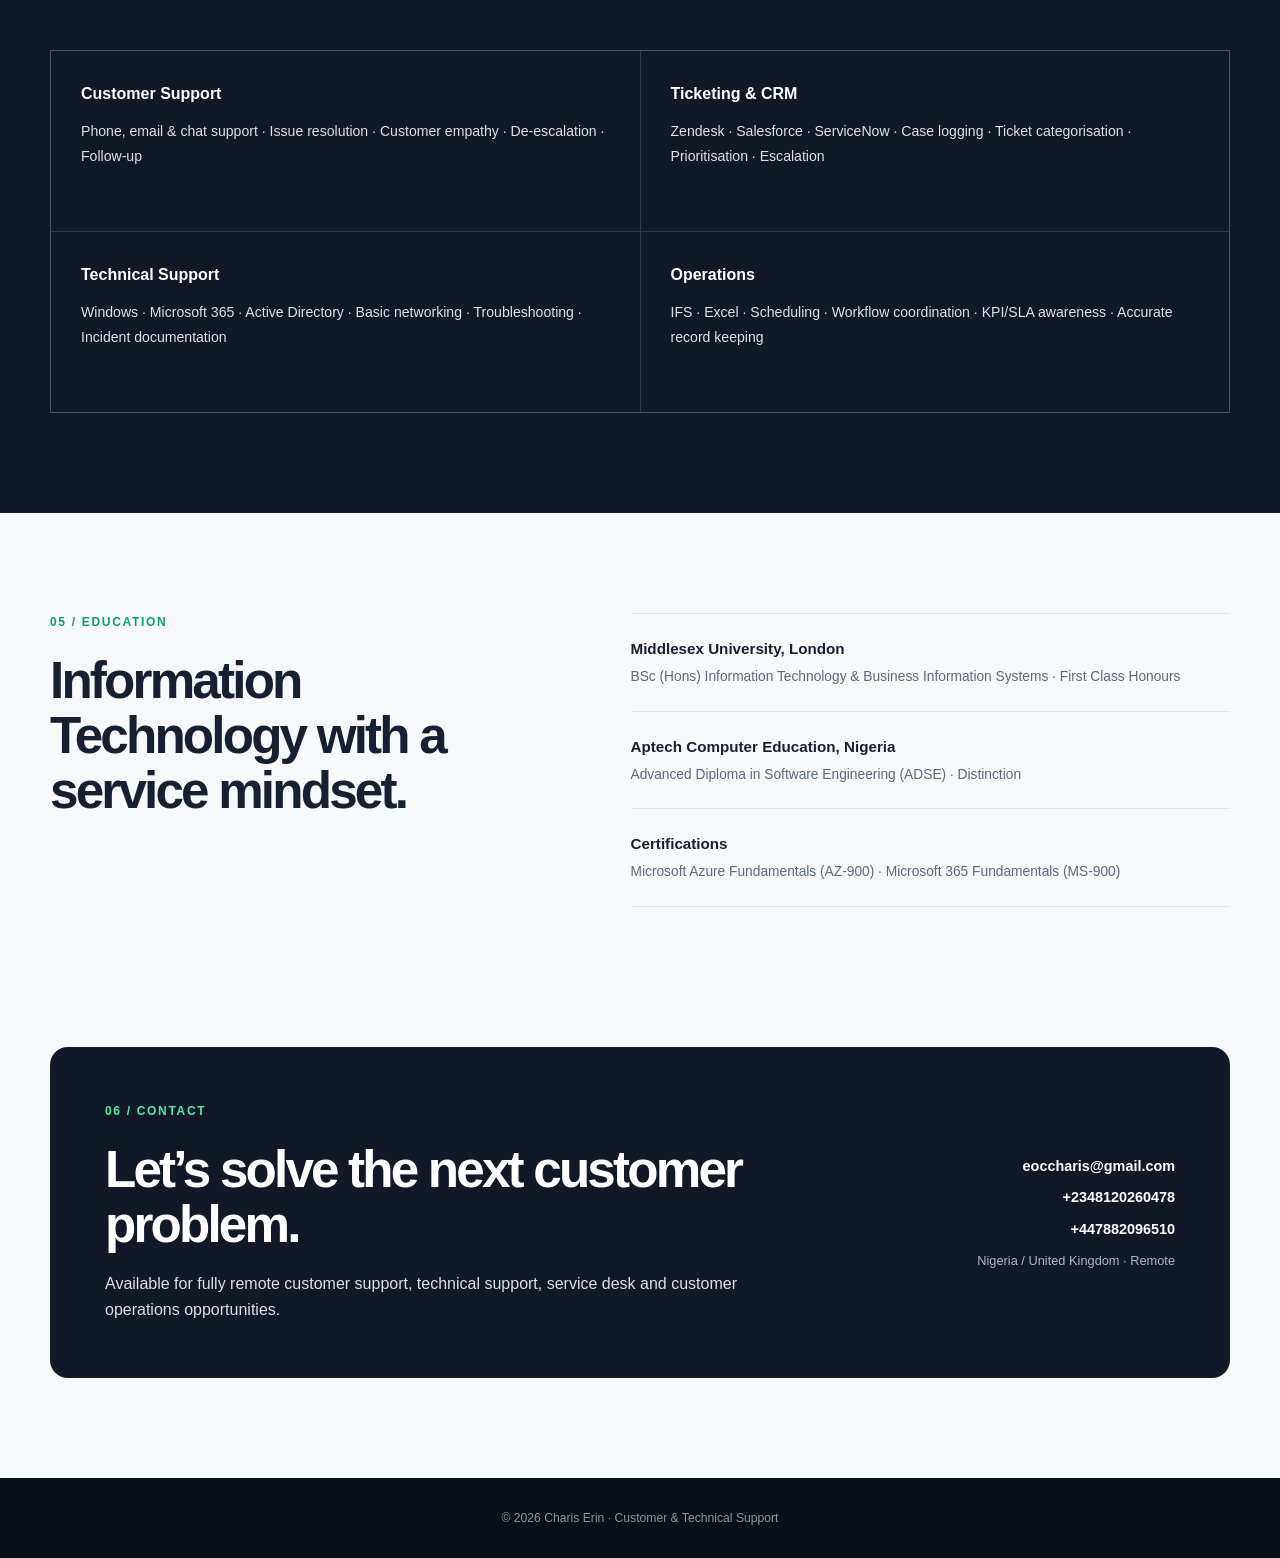
==== commit 2c70397e: "Update index.html" ====
--- a/index.html
+++ b/index.html
@@ -155,7 +155,8 @@
         </div>
         <div class="contact-links">
           <a href="mailto:eoccharis@gmail.com">eoccharis@gmail.com</a>
-          <a> href="tel:+2348120260478"> +2348120260478</a>
+          <a href="tel:+2348120260478"> +2348120260478</a>
+          <a href="tel:+447882096510"> +447882096510 </a>
           <span>Nigeria / United Kingdom · Remote</span>
         </div>
       </div>
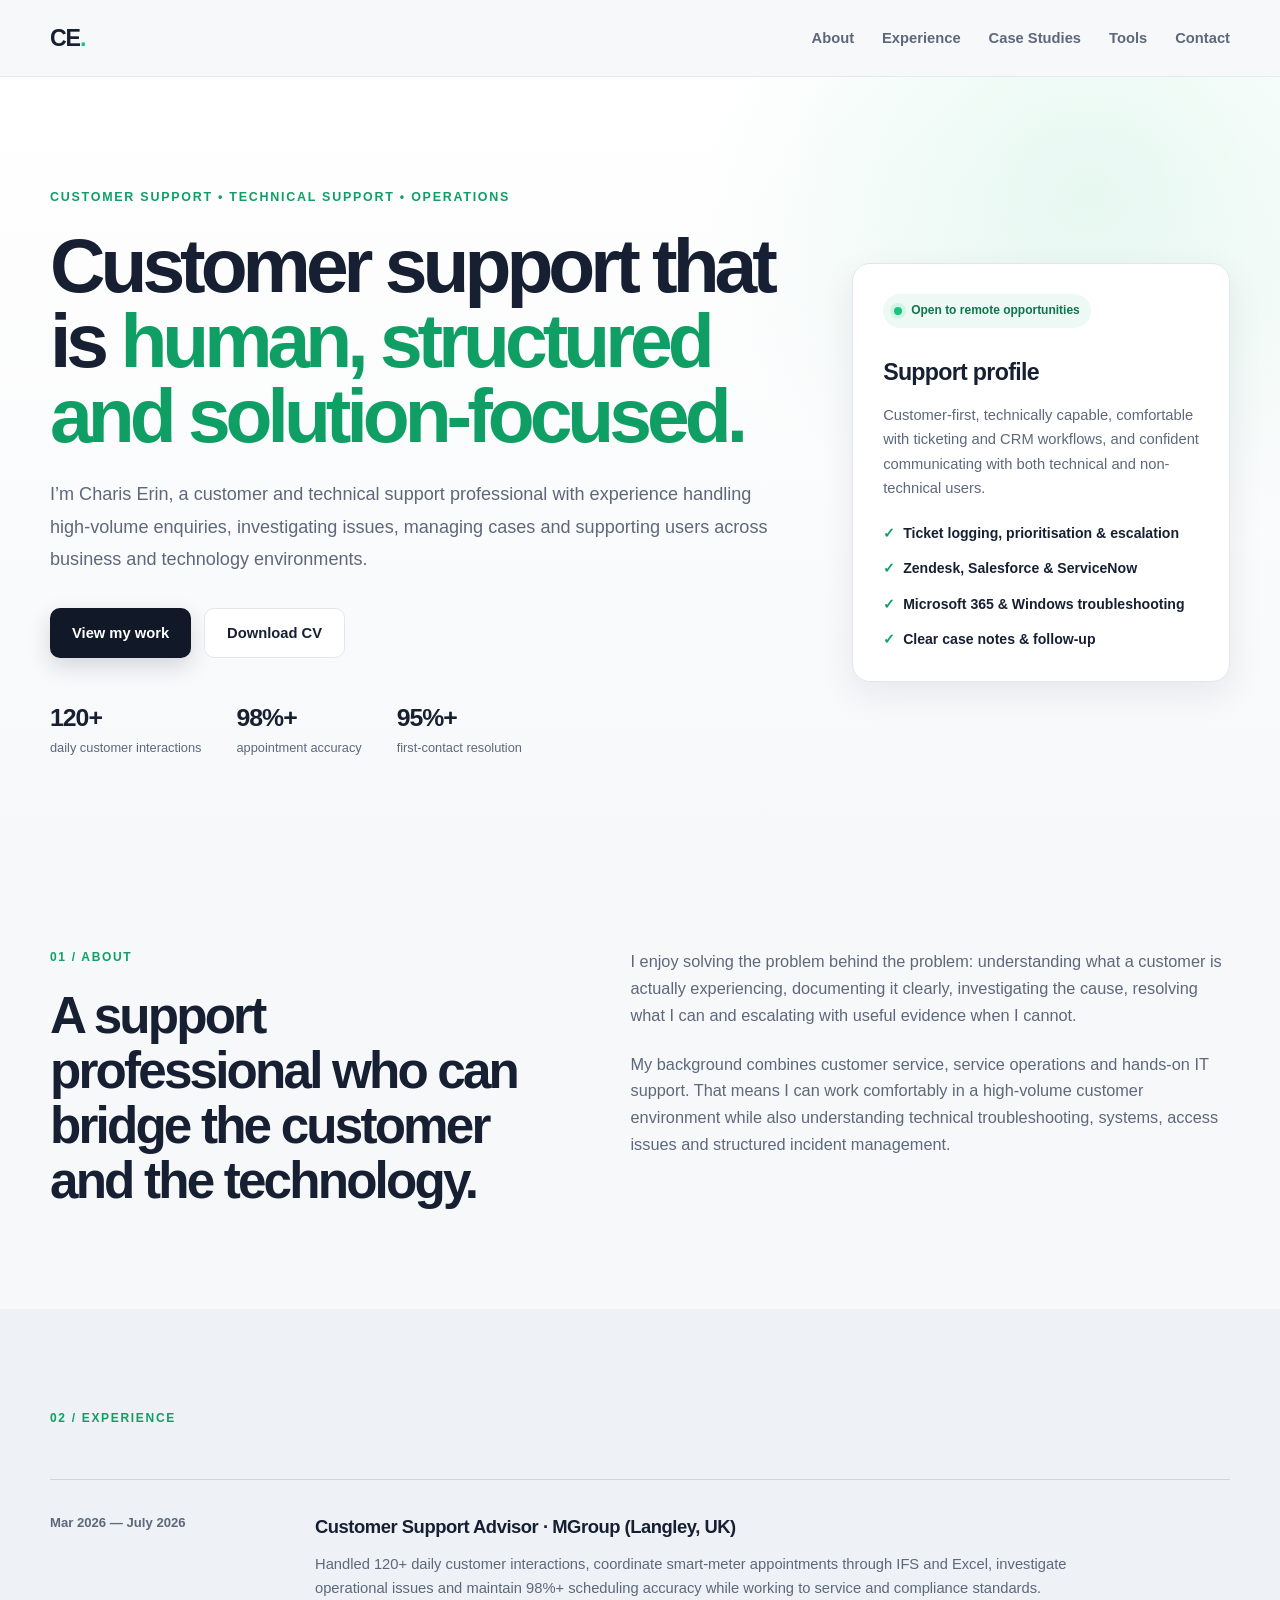
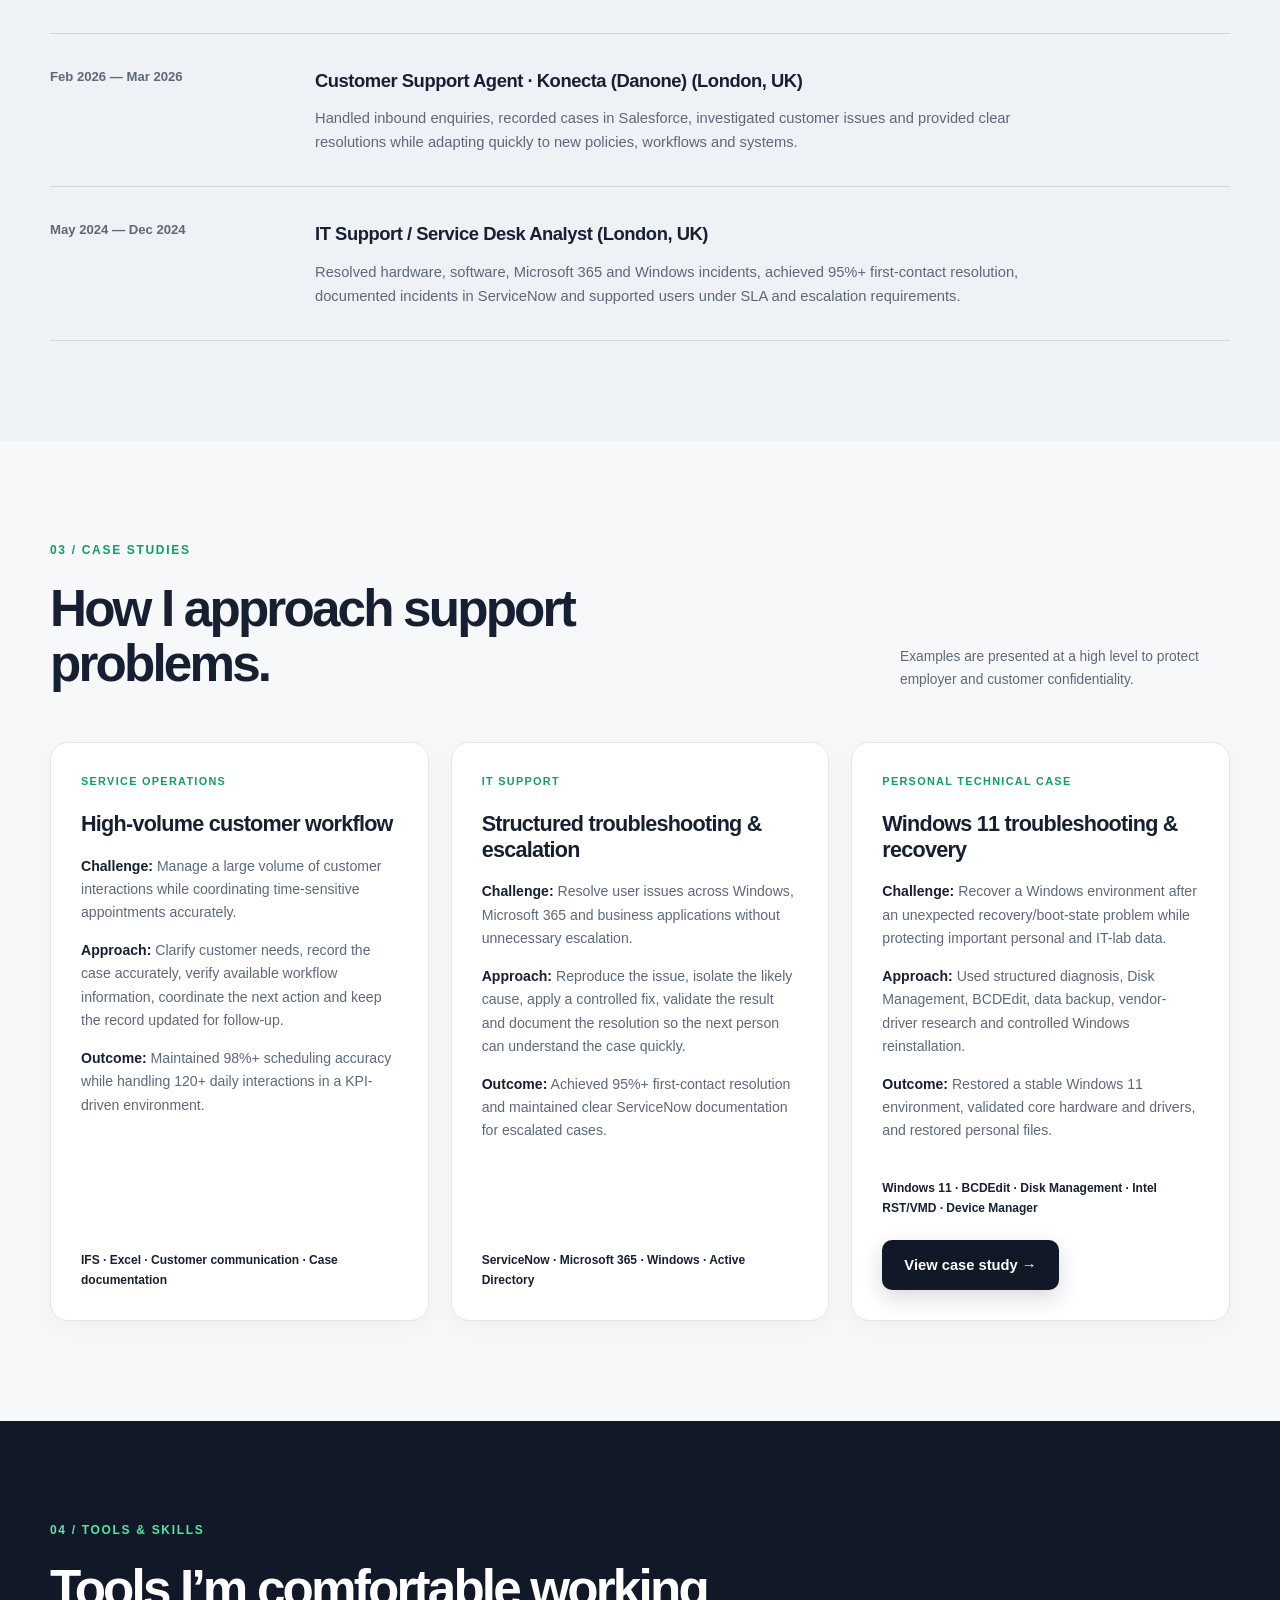
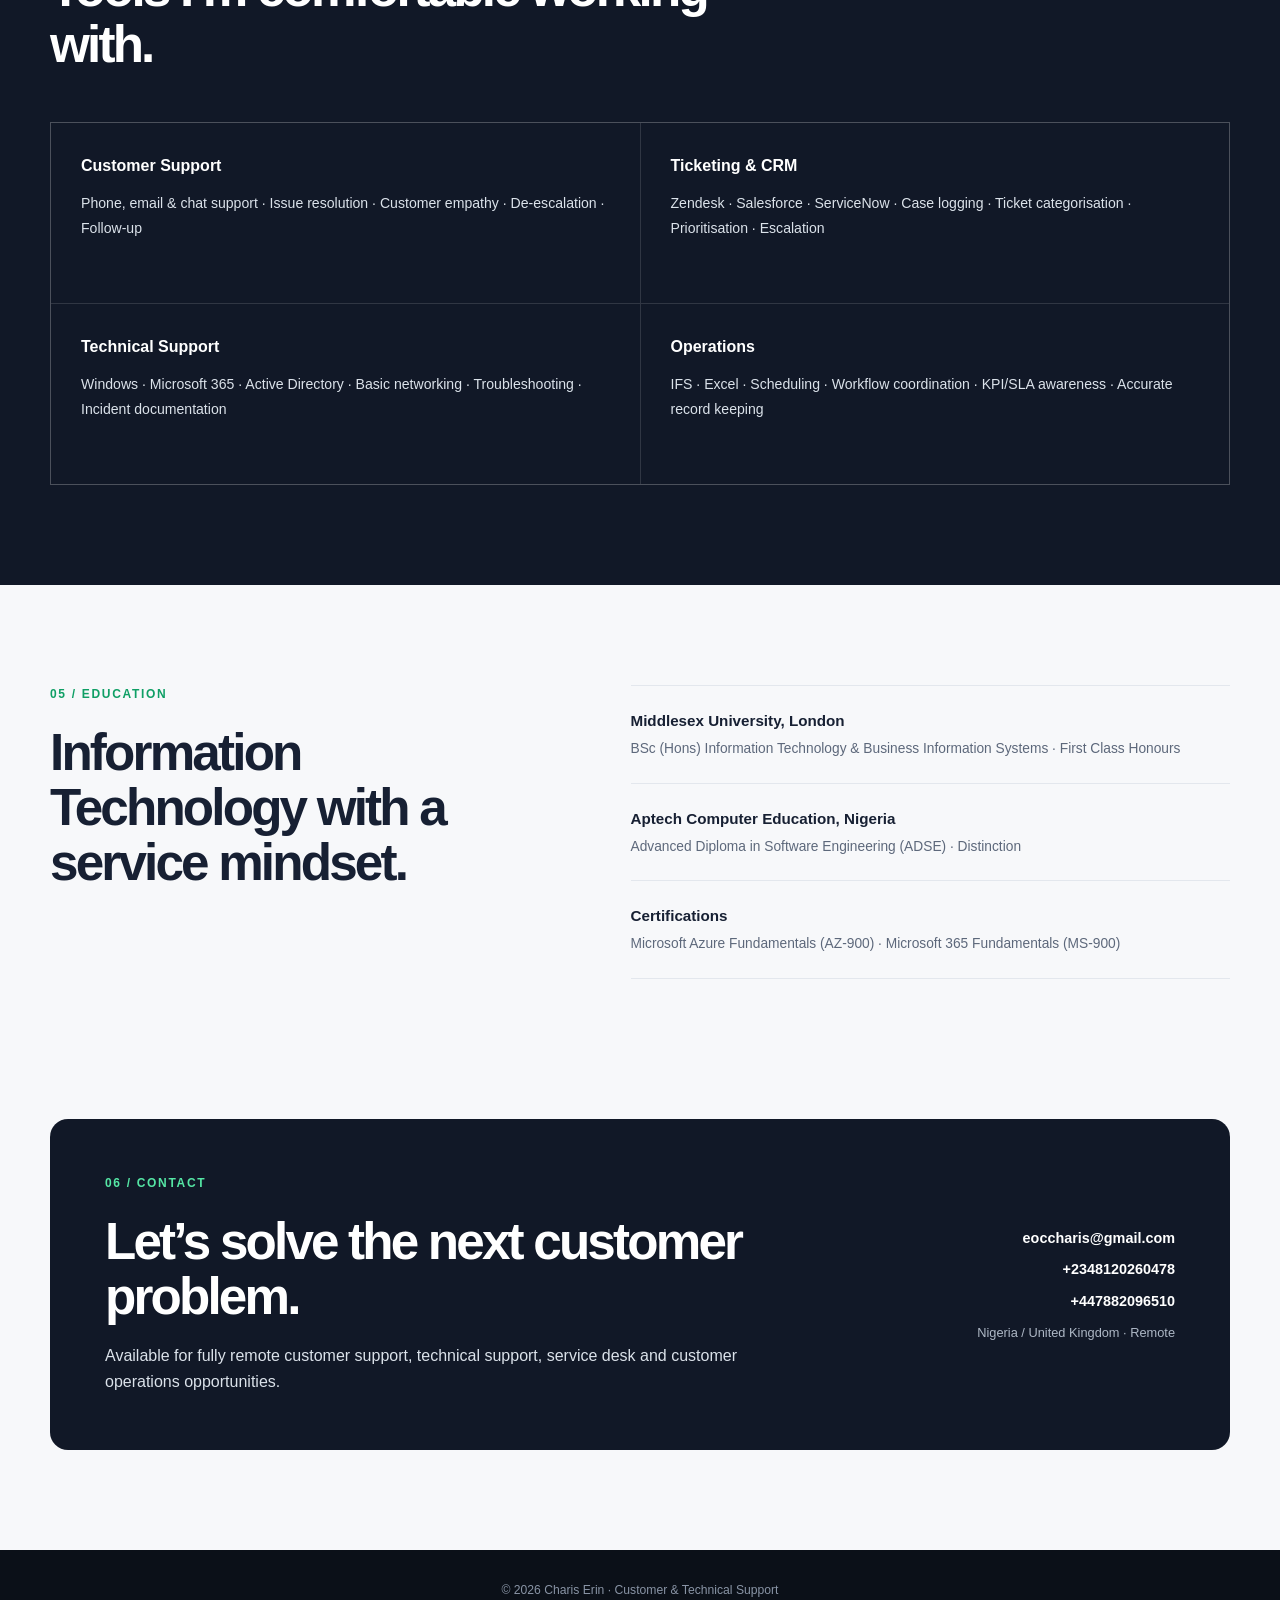
==== commit 4cf091ff: "Update index.html" ====
--- a/index.html
+++ b/index.html
@@ -110,14 +110,45 @@
             <div class="case-tools">ServiceNow · Microsoft 365 · Windows · Active Directory</div>
           </article>
 
-          <article class="case-card">
-            <div class="case-tag">PERSONAL TECHNICAL CASE</div>
-            <h3>Windows 11 troubleshooting & recovery</h3>
-            <p class="case-problem"><strong>Challenge:</strong> Recover a Windows 11 environment after boot, display and virtualisation-related issues.</p>
-            <p><strong>Approach:</strong> Worked through the problem systematically using recovery tools, Disk Management, boot configuration checks, driver isolation and backup validation before remediation.</p>
-            <p><strong>Outcome:</strong> Restored a stable working environment and documented the incident as a reusable troubleshooting case record.</p>
-            <div class="case-tools">Windows 11 · Recovery tools · Disk Management · VirtualBox</div>
-          </article>
+         <article class="case-card">
+
+  <div class="case-tag">PERSONAL TECHNICAL CASE</div>
+
+  <h3>Windows 11 troubleshooting & recovery</h3>
+
+  <p class="case-problem">
+    <strong>Challenge:</strong>
+    Recover a Windows environment after an unexpected
+    recovery/boot-state problem while protecting important
+    personal and IT-lab data.
+  </p>
+
+  <p>
+    <strong>Approach:</strong>
+    Used structured diagnosis, Disk Management, BCDEdit,
+    data backup, vendor-driver research and controlled
+    Windows reinstallation.
+  </p>
+
+  <p>
+    <strong>Outcome:</strong>
+    Restored a stable Windows 11 environment, validated
+    core hardware and drivers, and restored personal files.
+  </p>
+
+  <div class="case-tools">
+    Windows 11 · BCDEdit · Disk Management · Intel RST/VMD · Device Manager
+  </div>
+
+  <a
+    class="button primary"
+    href="projects/windows-troubleshooting.html"
+    style="margin-top: 22px; width: fit-content;"
+  >
+    View case study →
+  </a>
+
+</article>
         </div>
       </div>
     </section>
@@ -156,7 +187,7 @@
         <div class="contact-links">
           <a href="mailto:eoccharis@gmail.com">eoccharis@gmail.com</a>
           <a href="tel:+2348120260478"> +2348120260478</a>
-          <a href="tel:+447882096510"> +447882096510 </a>
+          <a href="tel:+447882096510"> +447882096510</a>
           <span>Nigeria / United Kingdom · Remote</span>
         </div>
       </div>
--- a/styles.css
+++ b/styles.css
@@ -716,3 +716,474 @@
     transition: none !important;
   }
 }
+
+/* =========================================
+   CASE STUDY PAGES
+   ========================================= */
+
+.case-study-hero {
+  padding: 95px 0 75px;
+  background:
+    radial-gradient(
+      circle at 85% 10%,
+      rgba(25, 195, 125, 0.10),
+      transparent 30%
+    ),
+    linear-gradient(
+      180deg,
+      #ffffff 0%,
+      var(--bg) 100%
+    );
+}
+
+.back-link {
+  display: inline-flex;
+  margin-bottom: 45px;
+  color: var(--text-soft);
+  font-size: 0.85rem;
+  font-weight: 700;
+}
+
+.back-link:hover {
+  color: var(--accent-dark);
+}
+
+.case-study-hero h1 {
+  max-width: 850px;
+  margin-bottom: 25px;
+  font-size: clamp(3rem, 6vw, 5.2rem);
+  line-height: 1;
+  letter-spacing: -0.065em;
+}
+
+.case-study-intro {
+  max-width: 760px;
+  margin-bottom: 45px;
+  color: var(--text-soft);
+  font-size: 1.08rem;
+  line-height: 1.8;
+}
+
+.case-meta-grid {
+  display: grid;
+  grid-template-columns: repeat(4, 1fr);
+  border-top: 1px solid var(--border);
+  border-bottom: 1px solid var(--border);
+}
+
+.case-meta-grid > div {
+  padding: 25px 20px 25px 0;
+  border-right: 1px solid var(--border);
+}
+
+.case-meta-grid > div:not(:first-child) {
+  padding-left: 20px;
+}
+
+.case-meta-grid > div:last-child {
+  border-right: 0;
+}
+
+.case-meta-grid span {
+  display: block;
+  margin-bottom: 7px;
+  color: var(--text-soft);
+  font-size: 0.72rem;
+  font-weight: 750;
+  text-transform: uppercase;
+  letter-spacing: 0.08em;
+}
+
+.case-meta-grid strong {
+  font-size: 0.9rem;
+}
+
+.case-study-grid {
+  display: grid;
+  grid-template-columns: minmax(280px, 0.85fr) minmax(0, 1.15fr);
+  gap: 90px;
+  align-items: start;
+}
+
+.case-study-copy {
+  color: var(--text-soft);
+  font-size: 1rem;
+  line-height: 1.85;
+}
+
+.case-study-copy p + p {
+  margin-top: 22px;
+}
+
+.evidence-grid {
+  display: grid;
+  grid-template-columns: repeat(2, 1fr);
+  gap: 20px;
+  margin-top: 45px;
+}
+
+.evidence-card {
+  padding: 30px;
+  border: 1px solid var(--border);
+  border-radius: var(--radius);
+  background: var(--surface);
+}
+
+.evidence-number {
+  display: block;
+  margin-bottom: 18px;
+  color: var(--accent-dark);
+  font-size: 0.72rem;
+  font-weight: 850;
+}
+
+.evidence-card h3 {
+  margin-bottom: 10px;
+  font-size: 1.15rem;
+  letter-spacing: -0.025em;
+}
+
+.evidence-card p {
+  color: var(--text-soft);
+  font-size: 0.88rem;
+}
+
+.diagnosis-grid {
+  display: grid;
+  grid-template-columns: repeat(3, 1fr);
+  gap: 20px;
+  margin-top: 50px;
+}
+
+.diagnosis-grid article {
+  padding: 30px;
+  border: 1px solid var(--border);
+  border-radius: var(--radius);
+  background: var(--surface);
+}
+
+.diagnosis-grid h3 {
+  margin-bottom: 15px;
+  font-size: 1.2rem;
+}
+
+.diagnosis-grid p {
+  color: var(--text-soft);
+  font-size: 0.88rem;
+}
+
+.technical-note {
+  display: flex;
+  flex-direction: column;
+  gap: 5px;
+  margin-top: 25px;
+  padding-top: 20px;
+  border-top: 1px solid var(--border);
+}
+
+.technical-note strong {
+  font-size: 0.76rem;
+  text-transform: uppercase;
+  letter-spacing: 0.08em;
+}
+
+.technical-note span {
+  color: var(--text-soft);
+  font-size: 0.78rem;
+}
+
+code {
+  padding: 2px 6px;
+  border-radius: 5px;
+  background: var(--muted);
+  color: var(--text);
+  font-family:
+    "SFMono-Regular",
+    Consolas,
+    "Liberation Mono",
+    monospace;
+  font-size: 0.82em;
+}
+
+.process-grid {
+  display: grid;
+  grid-template-columns: repeat(3, 1fr);
+  gap: 1px;
+  margin-top: 50px;
+  background: rgba(255, 255, 255, 0.12);
+}
+
+.process-grid > div {
+  min-height: 210px;
+  padding: 30px;
+  background: var(--surface-dark);
+}
+
+.process-grid span {
+  display: block;
+  margin-bottom: 20px;
+  color: #55e6a5;
+  font-size: 0.75rem;
+  font-weight: 850;
+}
+
+.process-grid h3 {
+  margin-bottom: 12px;
+  color: #ffffff;
+  font-size: 1.05rem;
+}
+
+.process-grid p {
+  color: var(--text-light);
+  font-size: 0.84rem;
+}
+
+.technical-callout {
+  display: flex;
+  flex-direction: column;
+  gap: 6px;
+  margin: 30px 0;
+  padding: 25px;
+  border-left: 3px solid var(--accent);
+  background: var(--muted);
+}
+
+.technical-callout span {
+  color: var(--accent-dark);
+  font-size: 0.68rem;
+  font-weight: 850;
+  text-transform: uppercase;
+  letter-spacing: 0.1em;
+}
+
+.technical-callout strong {
+  color: var(--text);
+  font-size: 1rem;
+}
+
+.technical-callout small {
+  color: var(--text-soft);
+  font-size: 0.78rem;
+}
+
+.timeline-process {
+  display: grid;
+  grid-template-columns: repeat(2, 1fr);
+  gap: 1px;
+  margin-top: 50px;
+  background: var(--border);
+  border: 1px solid var(--border);
+}
+
+.timeline-process > div {
+  padding: 28px;
+  background: var(--surface);
+}
+
+.timeline-process span {
+  display: block;
+  margin-bottom: 15px;
+  color: var(--accent-dark);
+  font-size: 0.72rem;
+  font-weight: 850;
+}
+
+.timeline-process strong {
+  display: block;
+  margin-bottom: 10px;
+  font-size: 1rem;
+}
+
+.timeline-process p {
+  color: var(--text-soft);
+  font-size: 0.85rem;
+}
+
+.outcome-header {
+  display: flex;
+  justify-content: space-between;
+  align-items: end;
+  gap: 50px;
+  margin-bottom: 50px;
+}
+
+.outcome-header h2 {
+  max-width: 650px;
+}
+
+.outcome-header p {
+  max-width: 360px;
+  color: var(--text-soft);
+  font-size: 0.86rem;
+}
+
+.results-grid {
+  display: grid;
+  grid-template-columns: repeat(3, 1fr);
+  gap: 18px;
+}
+
+.result-card {
+  padding: 28px;
+  border: 1px solid var(--border);
+  border-radius: var(--radius);
+  background: var(--surface);
+}
+
+.result-card span {
+  display: inline-block;
+  margin-bottom: 18px;
+  padding: 4px 8px;
+  border-radius: 999px;
+  background: #edf9f4;
+  color: #13734d;
+  font-size: 0.65rem;
+  font-weight: 850;
+}
+
+.result-card strong {
+  display: block;
+  margin-bottom: 8px;
+  font-size: 1rem;
+}
+
+.result-card p {
+  color: var(--text-soft);
+  font-size: 0.82rem;
+}
+
+.lessons-grid {
+  display: grid;
+  grid-template-columns: repeat(3, 1fr);
+  gap: 1px;
+  margin-top: 50px;
+  background: var(--border);
+  border: 1px solid var(--border);
+}
+
+.lessons-grid > div {
+  padding: 27px;
+  background: var(--surface);
+}
+
+.lessons-grid strong {
+  display: block;
+  margin-bottom: 18px;
+  color: var(--accent-dark);
+  font-size: 0.75rem;
+}
+
+.lessons-grid p {
+  color: var(--text-soft);
+  font-size: 0.86rem;
+}
+
+.tech-tags {
+  display: flex;
+  flex-wrap: wrap;
+  gap: 10px;
+  margin-top: 35px;
+}
+
+.tech-tags span {
+  display: inline-flex;
+  padding: 9px 13px;
+  border: 1px solid rgba(255, 255, 255, 0.18);
+  border-radius: 999px;
+  color: #ffffff;
+  font-size: 0.76rem;
+}
+
+/* ---------- Case Study Mobile ---------- */
+
+@media (max-width: 900px) {
+
+  .case-meta-grid {
+    grid-template-columns: repeat(2, 1fr);
+  }
+
+  .case-meta-grid > div:nth-child(2) {
+    border-right: 0;
+  }
+
+  .case-meta-grid > div:nth-child(3) {
+    border-top: 1px solid var(--border);
+  }
+
+  .case-meta-grid > div:nth-child(4) {
+    border-top: 1px solid var(--border);
+  }
+
+  .case-study-grid {
+    grid-template-columns: 1fr;
+    gap: 35px;
+  }
+
+  .diagnosis-grid {
+    grid-template-columns: 1fr;
+  }
+
+  .process-grid {
+    grid-template-columns: 1fr;
+  }
+
+  .results-grid {
+    grid-template-columns: repeat(2, 1fr);
+  }
+
+  .lessons-grid {
+    grid-template-columns: repeat(2, 1fr);
+  }
+
+  .outcome-header {
+    align-items: flex-start;
+    flex-direction: column;
+    gap: 20px;
+  }
+
+}
+
+@media (max-width: 650px) {
+
+  .case-study-hero {
+    padding: 65px 0 55px;
+  }
+
+  .case-study-hero h1 {
+    font-size: clamp(2.6rem, 12vw, 4rem);
+  }
+
+  .case-meta-grid {
+    grid-template-columns: 1fr;
+  }
+
+  .case-meta-grid > div {
+    border-right: 0;
+    border-bottom: 1px solid var(--border);
+  }
+
+  .case-meta-grid > div:not(:first-child) {
+    padding-left: 0;
+  }
+
+  .case-meta-grid > div:last-child {
+    border-bottom: 0;
+  }
+
+  .evidence-grid {
+    grid-template-columns: 1fr;
+  }
+
+  .timeline-process {
+    grid-template-columns: 1fr;
+  }
+
+  .results-grid {
+    grid-template-columns: 1fr;
+  }
+
+  .lessons-grid {
+    grid-template-columns: 1fr;
+  }
+
+}
